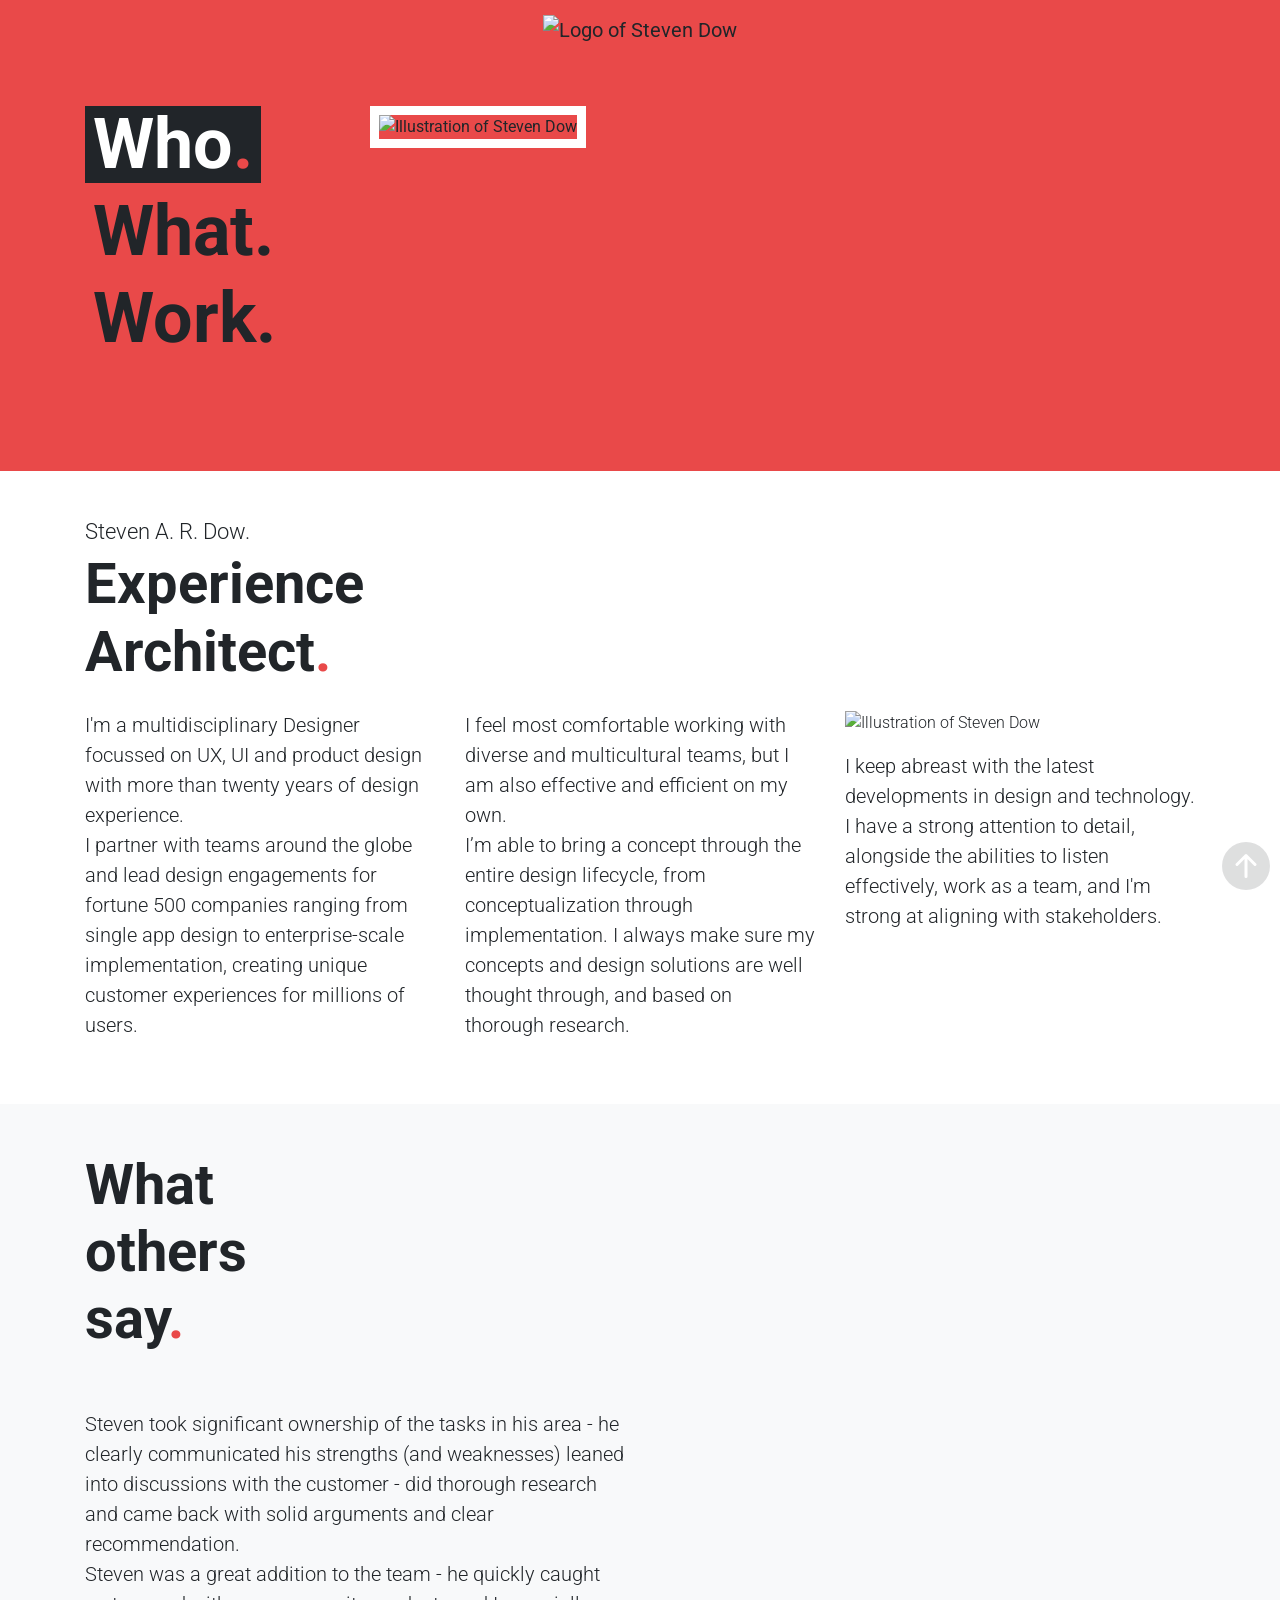
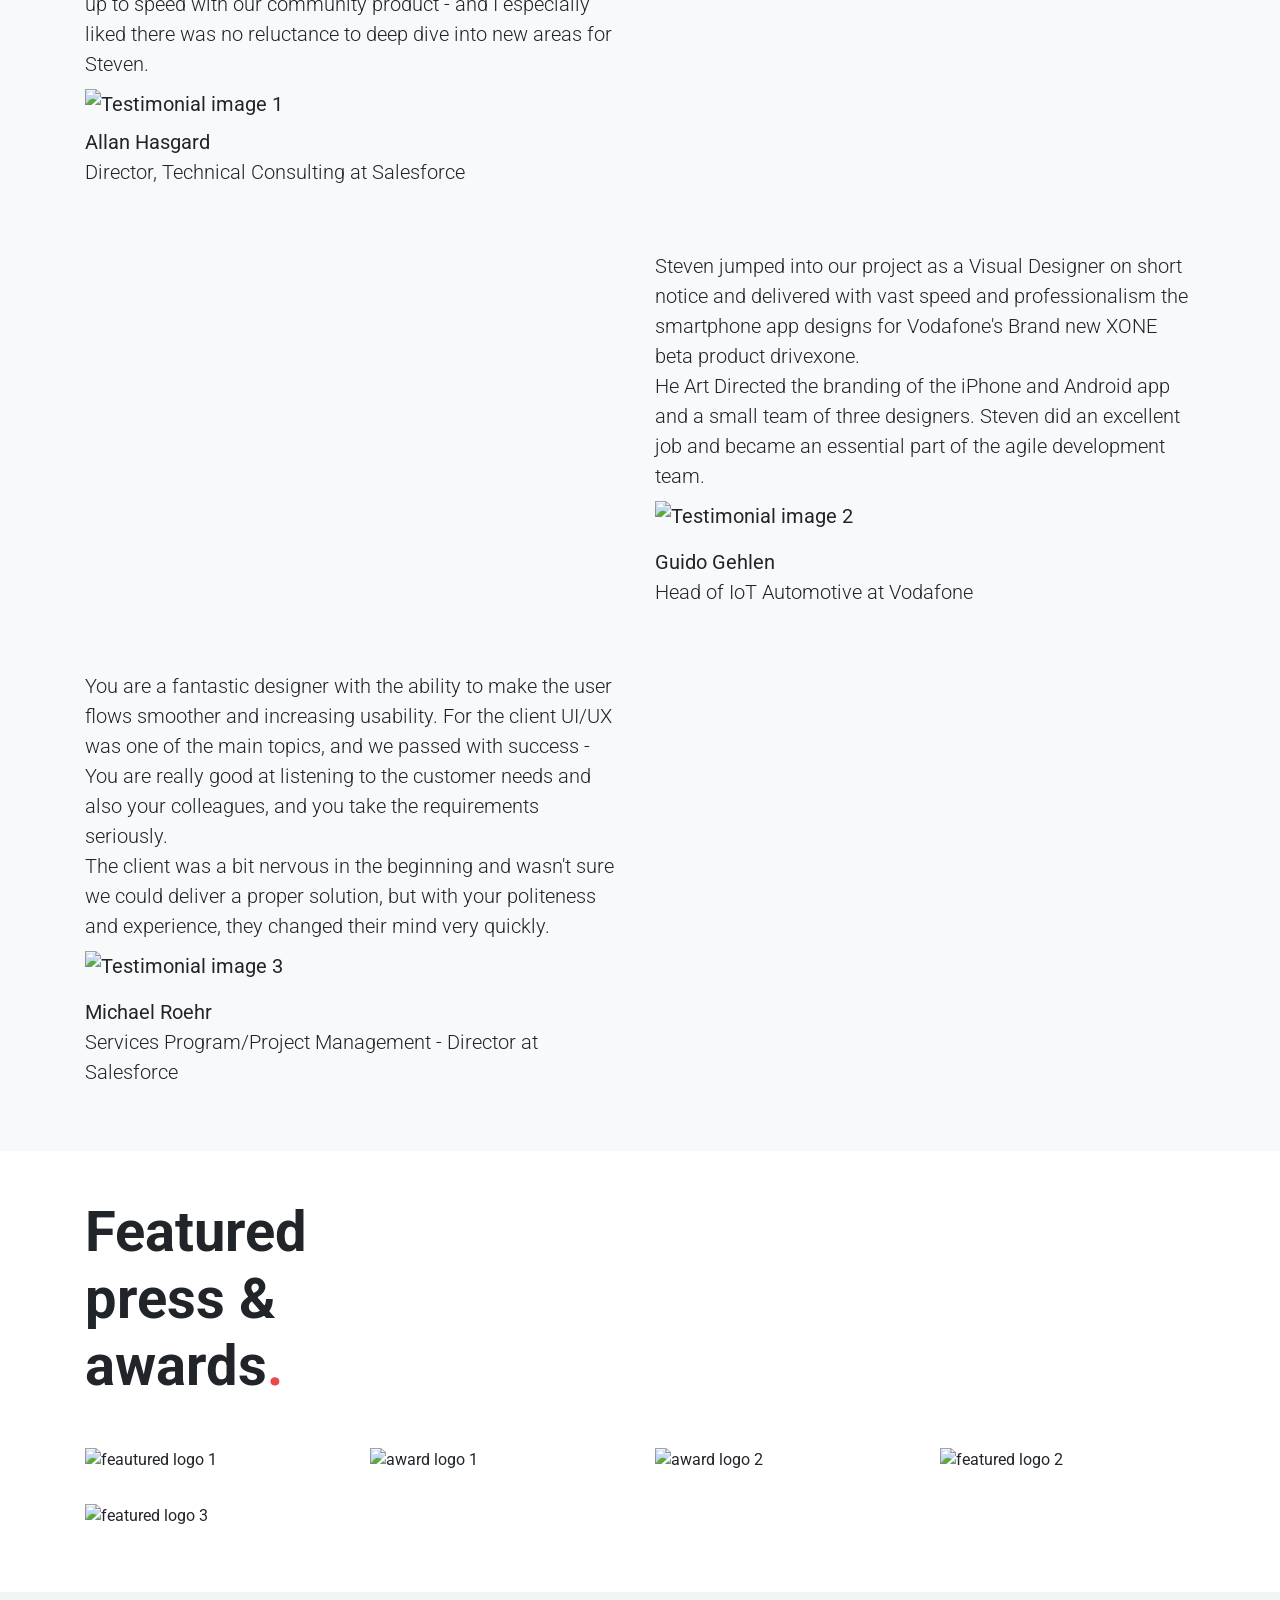
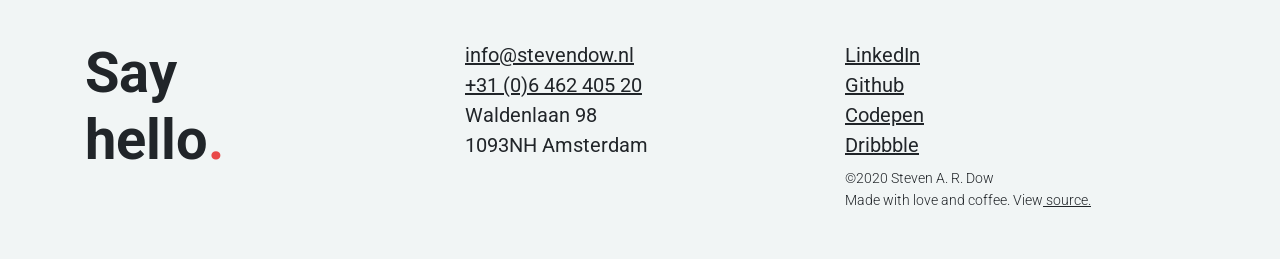
==== index.html @ 2023b506 "Add files via upload" ====
<!DOCTYPE html>
<html lang="en">
  <head>
    <!-- Global site tag (gtag.js) - Google Analytics -->
    <script async src="https://www.googletagmanager.com/gtag/js?id=UA-178334981-1"></script>
    <script> window.dataLayer = window.dataLayer || []; function gtag() {
      dataLayer.push(arguments);}
      gtag("js", new Date());
      gtag("config", "UA-178334981-1");
    </script>
    <!-- Required meta tags -->
    <meta charset="utf-8" />
    <meta name="viewport" content="width=device-width, initial-scale=1, shrink-to-fit=no"/>
    <meta name="keywords" content="Product design, User experience, UI design">
    <meta name="description" content="Steven Dow multidisciplinary Designer focussed on UX, UI and product design">
    <meta name="author" content="Steven A. R. Dow">
    <link href="https://fonts.googleapis.com/css2?family=Roboto:wght@400;700&display=swap" rel="stylesheet"/>
    <!-- Bootstrap CSS -->
    <link rel="stylesheet" href="https://maxcdn.bootstrapcdn.com/bootstrap/4.5.2/css/bootstrap.min.css"/>
    <script src="https://ajax.googleapis.com/ajax/libs/jquery/3.5.1/jquery.min.js"></script>
    <script src="https://cdnjs.cloudflare.com/ajax/libs/popper.js/1.16.0/umd/popper.min.js"></script>
    <script src="https://maxcdn.bootstrapcdn.com/bootstrap/4.5.2/js/bootstrap.min.js"></script>
    <script src="script.js"></script>
    <!-- stylesheet -->
    <link rel="stylesheet" href="styles.css"/>
    <title>Steven A. R. Dow, multidisciplinary Designer</title>
  </head>
  <body>
    <!-- header -->
    <header class="background-red hero hero-bg-img-who">
      <nav class="navbar">
        <a class="navbar-brand mx-auto" href="#"><img src="img/logo.svg" alt="Logo of Steven Dow"
        /></a>
      </nav>
      <!-- header end -->

      <!-- hero section -->
      <section class="py-5">
        <div class="container">
          <div class="row pb-5">
            <ul class="nav flex-column col-sm-5 col-md-4 col-lg-3 col-xl-3 pb-2">
              <li class="nav-item">
                <a class="nav-link active" href="#">Who<span class="text-red">.</span></a>
              </li>
              <li class="nav-item">
                <a class="nav-link" href="what.html">What.</a>
              </li>
              <li class="nav-item">
                <a class="nav-link" href="work.html">Work.</a>
              </li>
            </ul>
            <div class="col-sm-7 col-md-5 col-lg-4 col-xl-4">
              <picture>
                <source srcset="./img/hero/hero-img-1.webp" type="image/webp">
                <source srcset="./img/hero/hero-img-1.jpg" type="image/jpeg"> 
                <img src="./img/hero/hero-img-1.jpg" alt="Illustration of Steven Dow" class="img-fluid img-border">
              </picture>
            </div>
          </div>
        </div>
      </section>
    </header>
    <!-- Hero section end -->

    <!-- Main  -->
    <main>
    <!-- intro section -->
    <section class="py-5">
        <div class="container">
          <div class="row">
            <div class="col">
              <h3 class="lead">Steven A. R. Dow.</h3>
              <h1 class="pb-3">Experience<br />Architect<span class="text-red">.</span></h1>
            </div>
          </div>
          <div class="row font-weight-light">
            <div class="col-md-12 col-lg-4 col-xl-4 pb-3">
              <p>
                I'm a multidisciplinary Designer focussed on UX, UI and product design with more than twenty years of design experience.
              </p>
              <p>
                I partner with teams around the globe and lead design engagements for fortune 500 companies ranging from single app design to enterprise-scale implementation, creating unique customer experiences for millions of users.
              </p>
            </div>
              <div class="col-md-12 col-lg-4 col-xl-4 pb-3">
                <p>
                  I feel most comfortable working with diverse and multicultural teams, but I am also effective and efficient on my own.
                </p>
                <p>
                  I’m able to bring a concept through the entire design lifecycle, from conceptualization through implementation. I always make sure my concepts and design solutions are well thought through, and based on thorough research.
                </p>
              </div>
              <div class="col-md-6 col-lg-4 col-xl-4">
              <div class="pb-3">
              <picture>
                <source srcset="./img/hero/hero-img-3.webp" type="image/webp">
                <source srcset="./img/hero/hero-img-3-md.jpg" type="image/jpeg"> 
                <img src="./img/hero/hero-img-3-md.jpg" alt="Illustration of Steven Dow" class="img-fluid">
              </picture>
              </div>
              <p>
                I keep abreast with the latest developments in design and technology. I have a strong attention to detail, alongside the abilities to listen effectively, work as a team, and I'm strong at aligning with stakeholders.
              </p>
            </div>
          </div>
        </div>
    </section>
    <!-- intro end  -->

    <!-- Testimonials -->
    <section class="py-5 bg-light">
      <div class="container">
        <h1 class="font-weight-bold">What<br>others<br>say<span class="text-red">.</span></h1>
        <div class="row justify-content-start">
          <div class="col col-lg-6">
            <blockquote class="blockquote py-5">
              <img src="img/testimonial/quote.svg" alt="" class="position-absolute quote-image"/>
              <div class="font-weight-light pb-2">
                <p class="intro position-relative">
                  Steven took significant ownership of the tasks in his area - he clearly communicated his strengths (and weaknesses) leaned into discussions with the customer - did thorough research and came back with solid arguments and clear recommendation.
                </p>
                <p>
                  Steven was a great addition to the team - he quickly caught up to speed with our community product - and I especially
                  liked there was no reluctance to deep dive into new areas for Steven.
                </p>
                </div>
                <div class="pb-2">
                  <img src="img/testimonial/testimonial-1.webp" alt="Testimonial image 1" class="testimonial-image"/>
                </div>
                <div class="blockquote-footer">
                  <p>
                    Allan Hasgard
                    <br><span class="font-weight-light">
                    Director, Technical Consulting at Salesforce
                  </span></p>
                </div>
            </blockquote>
          </div>
        </div>
        <div class="row justify-content-end">
          <div class="col col-lg-6">
            <blockquote class="blockquote py5">
              <img src="img/testimonial/quote.svg" alt="" class="position-absolute quote-image"/>
              <div class="font-weight-light pb-2">
                <p class="intro position-relative">
                  Steven jumped into our project as a Visual Designer on short notice and delivered with vast speed and professionalism the smartphone app designs for Vodafone's Brand new XONE beta product drivexone.
                </p>
                <p>
                  He Art Directed the branding of the iPhone and Android app and a small team of three designers. Steven did an excellent job and became an essential part of the agile development team.
                </p>
              </div>
              <div class="pb-3">
                <img src="img/testimonial/testimonial-2.webp" alt="Testimonial image 2" class="testimonial-image"/>
              </div>
              <div class="blockquote-footer">
                <p>
                  Guido Gehlen
                  <br /><span class="font-weight-light">
                    Head of IoT Automotive at Vodafone
                  </span></p>
              </div>
            </blockquote>
          </div>
        </div>
        <div class="row justify-content-start">
          <div class="col col-lg-6">
            <blockquote class="blockquote pt-5">
              <img src="img/testimonial/quote.svg" alt="" class="position-absolute quote-image"/>
              <div class="font-weight-light pb-2">
                <p class="intro position-relative">
                  You are a fantastic designer with the ability to make the user flows smoother and increasing usability. For the client UI/UX was one of the main topics, and we passed with success - You are really good at listening to the customer needs and also your colleagues, and you take the requirements seriously.
                </p>
                <p>
                  The client was a bit nervous in the beginning and wasn't sure we could deliver a proper solution, but with your politeness and experience, they changed their mind very quickly.
                </p>
              </div>
              <div class="pb-3">
                <img src="img/testimonial/testimonial-3.webp" alt="Testimonial image 3" class="testimonial-image"/>
              </div>
              <div class="blockquote-footer">
                <p>
                  Michael Roehr
                  <br><span class="font-weight-light">
                  Services Program/Project Management - Director at Salesforce
                </span></p>
              </div>
            </blockquote>
          </div>
        </div>
      </div>
    </section>

      <!-- Featured -->
      <section class="py-5">
        <div class="container">
          <h1 class="pb-4 font-weight-bold">Featured<br />press &amp;<br />awards<span class="text-red">.</span></h1>
          <div class="row">
            <div class="col-6 col-md-4 col-lg-3">
              <img src="img/featured-awards/featured-awards-1.jpg" alt="feautured logo 1" class="img-fluid py-3"/>
            </div>
            <div class="col-6 col-md-4 col-lg-3">
              <img src="img/featured-awards/featured-awards-2.jpg" alt="award logo 1" class="img-fluid py-3"/>
            </div>
            <div class="col-6 col-md-4 col-lg-3">
              <img src="img/featured-awards/featured-awards-3.webp" alt="award logo 2" class="img-fluid py-3"/>
            </div>
            <div class="col-6 col-md-4 col-lg-3">
              <img src="img/featured-awards/featured-awards-4.jpg" alt="featured logo 2" class="img-fluid py-3"/>
            </div>
            <div class="col-6 col-md-4 col-lg-3">
              <img src="img/featured-awards/featured-awards-5.webp" alt="featured logo 3" class="img-fluid py-3"/>
            </div>
          </div>
        </div>
      </section>
      <main>      

      <!-- Back to top -->
      <button id="back-to-top" href="#" class="back-to-top" type="button">
        <span class="back-to-top__content" tabindex="-1">
          <svg width="3em" height="3em" viewBox="0 0 16 16" class="bi bi-arrow-up-circle-fill" fill="currentColor" xmlns="http://www.w3.org/2000/svg">
            <path fill-rule="evenodd" d="M16 8A8 8 0 1 1 0 8a8 8 0 0 1 16 0zm-7.5 3.5a.5.5 0 0 1-1 0V5.707L5.354 7.854a.5.5 0 1 1-.708-.708l3-3a.5.5 0 0 1 .708 0l3 3a.5.5 0 0 1-.708.708L8.5 5.707V11.5z"/>
          </svg>
        </span>
      </button>

      <!-- Footer -->
      <footer class="py-5">
        <div class="container">
          <div class="row">
            <h1 class="pb-3 font-weight-bold col-md-4">Say<br />hello<span class="text-red">.</span></h1>
            <ul class="col-md-4">
              <li>
                <a href="mailto:thefamousunknown@gmail.com?subject=Nice%20website&body=Hi%20Steven,%20Let's%20grab%20a%20coffee.">info@stevendow.nl</a><span class="sr-only">Opens mail application</span>
              </li>
              <li>
                <a href="#">+31 (0)6 462 405 20</a>
              </li>
              <li>
                <p>Waldenlaan 98<br />1093NH Amsterdam</p>
              </li>
            </ul>
            <ul class="col-md-4">
              <li>
                <a href="https://www.linkedin.com/in/stevendow/" target="_blank">LinkedIn</a>
                <span class="sr-only">Opens in new window</span>
              </li>
              <li>
                <a href="https://github.com/wodnevets/" target="_blank">Github</a><span class="sr-only">Opens in new window</span>
              </li>
              <li>
                <a href="https://codepen.io/wodnevets" target="_blank">Codepen</a><span class="sr-only">Opens in new window</span>
              </li>
              <li>
                <a href="https://dribbble.com/WodNevets" target="_blank">Dribbble</a><span class="sr-only">Opens in new window</span>
              </li>
              <li>
                <div class="font-weight-light">
                  <p class="footer-text">&copy;2020 Steven A. R. Dow <br />Made with love and coffee. View<a href="https://github.com/stevendow-new-portfolio" target="_blank" class="footer-text"> source.</a><span class="sr-only">Opens in new window</span>
                  </p>
                </div>
              </li>
            </ul>
          </div>
        </div>
      </footer>
    </main>
  <script src="./index.js"></script>
  </body>
</html>
---- styles.css ----
@import url('https://fonts.googleapis.com/css2?family=Roboto:wght@300;400;700&display=swap'); 

* {
	margin: 0;
	padding: 0;
	box-sizing: 0;
}

html, body {
	font-family: 'Roboto', sans-serif;
	color: #212529;
	transition: .3s ease-in-out;
}

.text-underline {
	text-decoration: underline;
}

a {
	color: #212529;
}

a:hover {
	color: #E94949;
	text-decoration: none;
	transition: .2s ease-in-out;
}

p, a, ul{
	font-size: 1.25rem;
	margin: 0;
}

::-moz-selection { /* Code for Firefox */
	color: #ffffff;
	background: #E94949;
}

ul {
	padding-left: 1rem;
}

::selection {
	color: #ffffff;
	background: #E94949;
}

h1, h2, h3, h4 {
	font-weight: 700;
}

h1 {
	font-size: 2.7rem;
	line-height: 1.2;
}
h2 {
	font-size: 2rem;
	line-height: 1.2;
}

h3 {
	font-size: 1.5rem;
	line-height: 1.1;
}

.medium {
	font-size: .8rem;
}
/* Intro  */
.intro {
	z-index: 2;
}

.portrait {
	padding: .5rem;
}

/* nav */

.nav {
	padding-left: 15px;
}

.nav a {
	font-weight: 700;
	font-size: 4.4rem;
	line-height: 1.1;

}

.nav-link {
	color: #212529;
	display: inline-block;
	padding: 0 .5rem;
	margin-bottom: .6rem;
}

.nav-link:hover {
	color: #ffffff;
	background-color: #212529;
	transition: .3s ease-in-out;
}

.active {
	color: #ffffff;
	background-color: #212529;
}

/* Scroll to top button  */
.back-to-top {
	display: none;
	position: fixed;
	bottom: 10px;
	right: 10px;
	z-index: 99;
	border: none;
	outline: none;
	background-color: transparent;
	color: #21252980;
	cursor: pointer; 
	padding: 0;
	border-radius: 0;
}

.back-to-top:hover {
	color: #212529;
	transition: .2s ease-in-out;
}

.back-to-top:focus, .back-to-top__content:focus {
	outline: none;
}

.back-to-top:focus > .back-to-top__content {
	color: #499CE9;
}

/* Hero */
.view-height {
	height: 100vh;
}

.hero-bg-img-who, .hero-bg-img-what, .hero-bg-img-work {
	background-size: 23rem;
	background-position: right -20px bottom -10px;
	background-repeat: no-repeat;
}

.hero-bg-img-who {
	background-image: url(img/hero/hero-bg-img-who.svg);
}

.hero-bg-img-what {
	background-image: url(img/hero/hero-bg-img-what.svg);
}

.hero-bg-img-work {
	background-image: url(img/hero/hero-bg-img-work.svg);
}

.hero-bg-img-case-study-1 {
	background-image: url(img/case-study/case-study-1-hero-bg-img.jpg);
	-webkit-background-size: cover;
	-moz-background-size: cover;
	-o-background-size: cover;
	background-size: cover;
	background-repeat: no-repeat;
}

.background-red {
	background-color: #E94949;
}

.background-green {
	background-color: #18CB68;
}

.background-blue {
	background-color: #499CE9;
}

.img-border {
	border: 9px solid #ffffff; 
}

/* blockquote */
.blockquote-footer {
	color: #212529;
	font-size: 1rem;
	line-height: 1.5;
}

.blockquote-footer::before {
	display: none;
}

.quote-image {
	z-index: 1;
	margin-top: -50px;
	margin-left: -10px;
}

/* headings */
.text-red {
	color: #E94949;
}

.text-green {
	color: #18CB68;
}

.text-blue {
	color: #499CE9;
}

.lead {
	font-size: 1.4rem;
}

/* images */
.testimonial-image {
	width: 6rem;
    height: 6rem;
}

.client-logo {
    width: 250px;
}

footer {
	background-color: #F1F5F5;
}

footer p {
	margin-bottom: 0;
}

footer li {
	list-style: none;
}

footer a {
	text-decoration: underline;
}

footer ul {
	margin: 0;
}

.footer-text {
	font-size: .9rem;
	padding-top: .5rem;
}

/* // Extra small devices (portrait phones, less than 576px) */
/* // No media query for `xs` since this is the default in Bootstrap */

/* // Small devices (landscape phones, 576px and up) */
@media (min-width: 375px) {	
	.view-height {
		height: auto;
	}

	.hero-bg-img-case-study-1 {
		background-position: center center;
	}
}

@media (min-width: 414px) {
	.hero-bg-img-case-study-1 {
		background-image: url(./img/case-study/case-study-1-hero-bg-img-568.jpg);
		background-position: center bottom;	
	}
	.view-height {
		height: auto;
	}
	.medium {
		font-size: .8rem;
	}
}

/* // Medium devices (tablets, 768px and up) */
@media (min-width: 768px) {
	.view-height {
		height: auto;
	}
	.hero-bg-img-work, .hero-bg-img-what, .hero-bg-img-who {
		background-size: 30rem;
		background-position: right -20px bottom -10px;
	}
	.hero-bg-img-case-study-1 {
		background-image: url(./img/case-study/case-study-1-hero-bg-img-md.jpg);
		background-position: center bottom;
	}
	.hero-header {
		font-size: 4.5rem;
	}
	.medium {
		font-size: .8rem;
	}
}

/* // Large devices (desktops, 992px and up) */
@media (min-width: 992px) { 
	.hero-bg-img-case-study-1 {
		background-image: url(./img/case-study/case-study-1-hero-bg-img-lg.jpg);
	}
	.medium {
		font-size: .9rem;
	}
}

/* // Extra large devices (large desktops, 1200px and up) */
@media (min-width: 1200px) { 
	.view-height {
		height: 100vh;
	}
	.hero-bg-img-work {
		background-size: 55rem;
		background-position: right -44px bottom -18px;
	}
	.hero-bg-img-what {
		background-size: 55rem;
		background-position: right -48px bottom -18px;
	}
	.hero-bg-img-who {
		background-size: 50rem;
		background-position: right -50px bottom -20px;
	}
	.hero-bg-img-case-study-1 {
		background-image: url(./img/case-study/case-study-1-hero-bg-img-xl.jpg);
	}
	h1 {
		font-size: 3.5rem;
	}
	.hero-header {
		font-size: 5.5rem;
	}
	.medium {
		font-size: 1rem;
	}
}
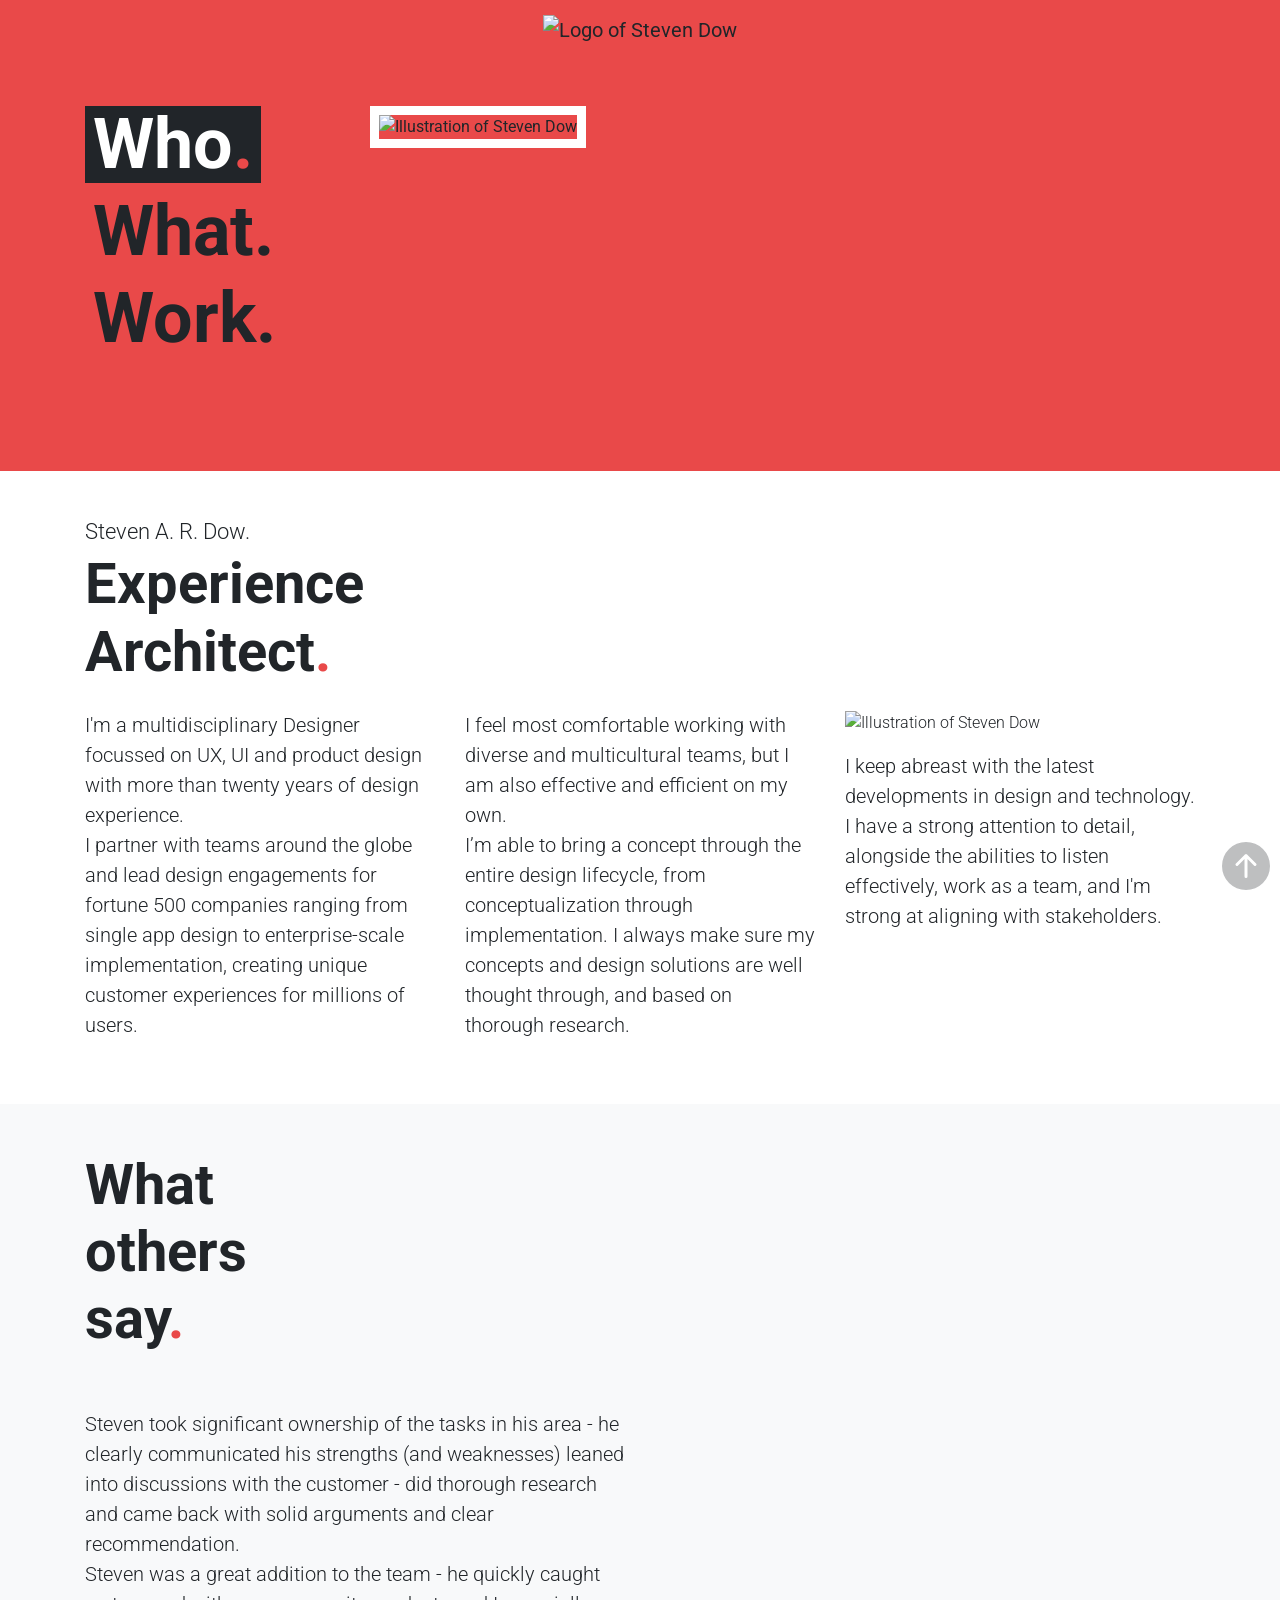
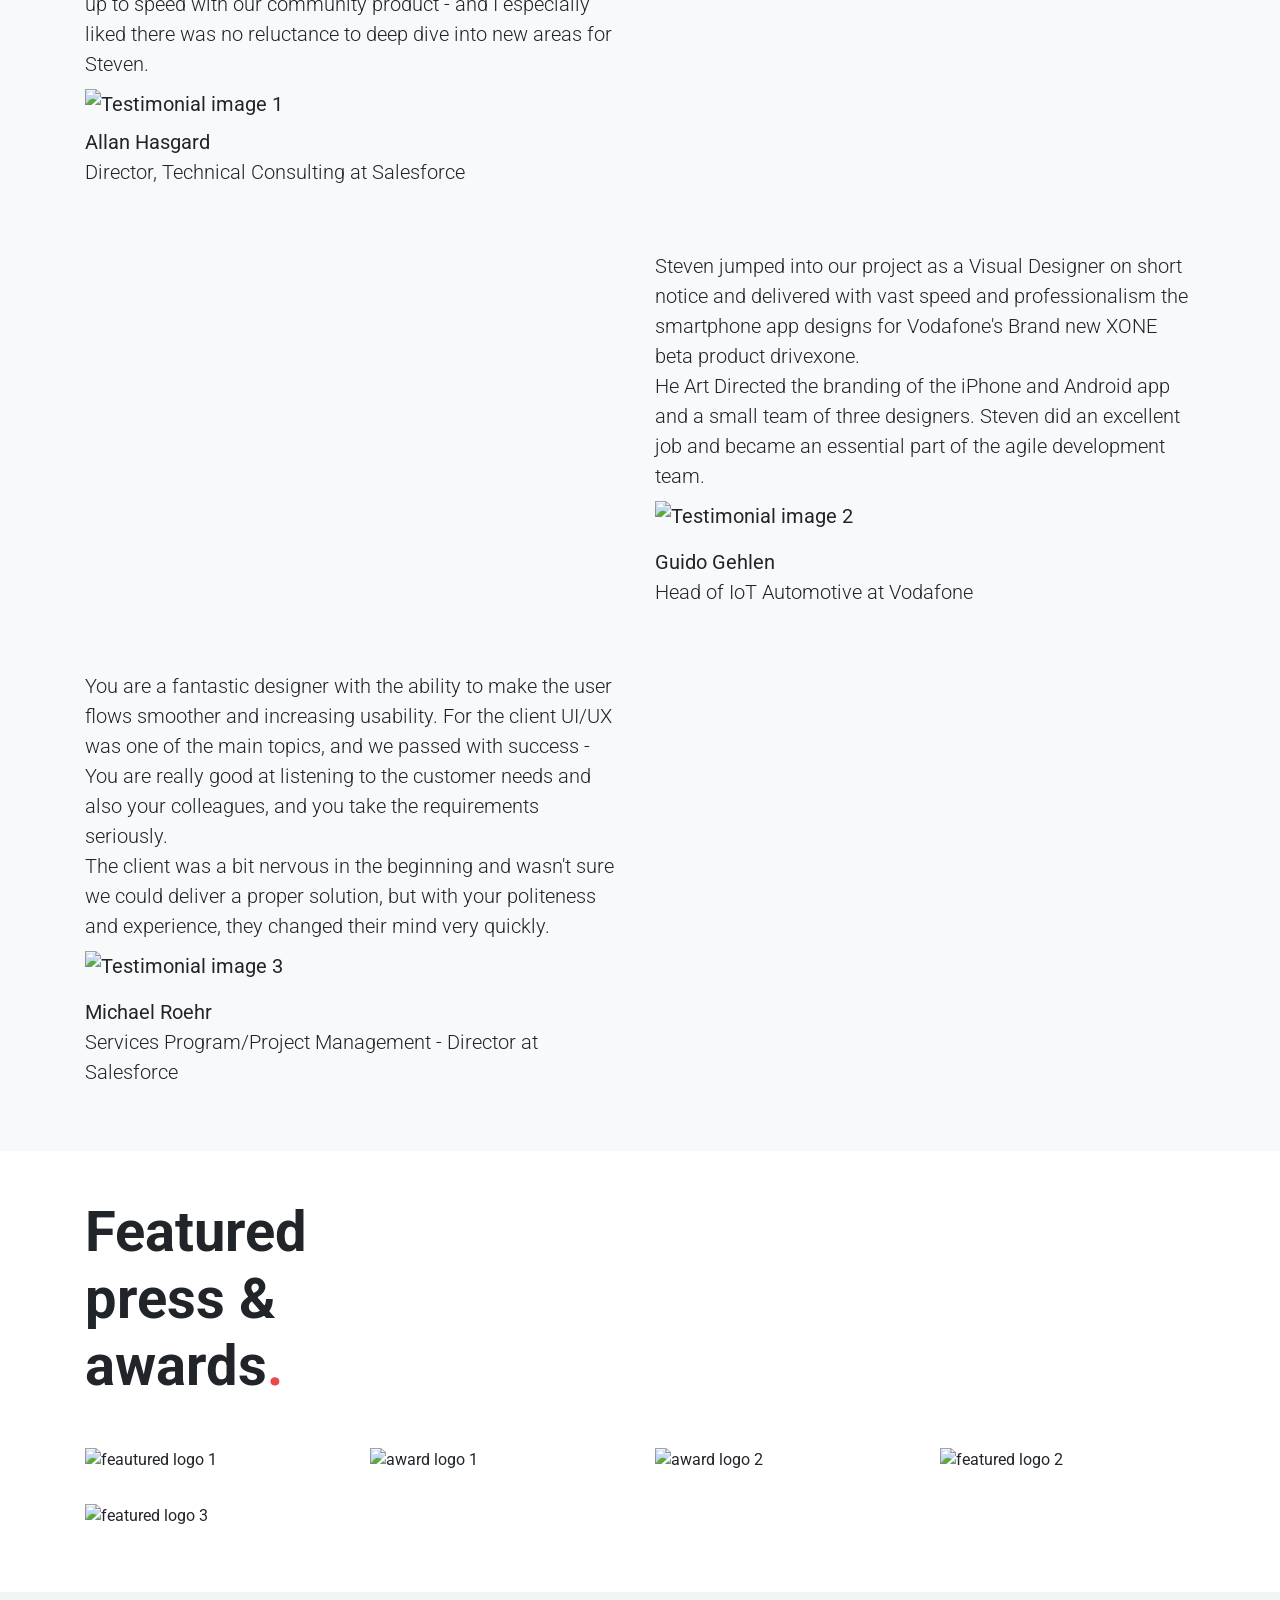
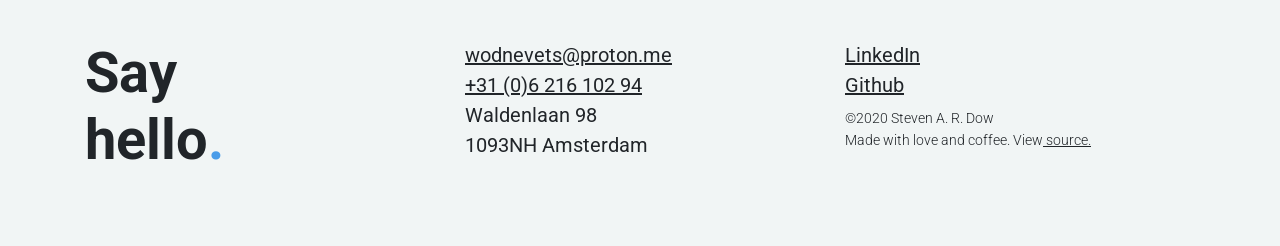
==== commit 7cbec326: "Add files via upload" ====
--- a/index.html
+++ b/index.html
@@ -224,17 +224,17 @@
         </span>
       </button>
 
-      <!-- Footer -->
-      <footer class="py-5">
+       <!-- Footer -->
+       <footer class="py-5">
         <div class="container">
           <div class="row">
-            <h1 class="pb-3 font-weight-bold col-md-4">Say<br />hello<span class="text-red">.</span></h1>
+            <h1 class="pb-3 font-weight-bold col-md-4">Say<br />hello<span class="text-blue">.</span></h1>
             <ul class="col-md-4">
               <li>
-                <a href="mailto:thefamousunknown@gmail.com?subject=Nice%20website&body=Hi%20Steven,%20Let's%20grab%20a%20coffee.">info@stevendow.nl</a><span class="sr-only">Opens mail application</span>
-              </li>
-              <li>
-                <a href="#">+31 (0)6 462 405 20</a>
+                <a href="mailto:wodnevets@proton.me?subject=Nice%20website&body=Hi%20Steven,%20Let's%20grab%20a%20coffee.">wodnevets@proton.me</a><span class="sr-only">Opens mail application</span>
+              </li>
+              <li>
+                <a href="#">+31 (0)6 216 102 94</a>
               </li>
               <li>
                 <p>Waldenlaan 98<br />1093NH Amsterdam</p>
@@ -242,18 +242,15 @@
             </ul>
             <ul class="col-md-4">
               <li>
-                <a href="https://www.linkedin.com/in/stevendow/" target="_blank">LinkedIn</a>
+                <a href="https://www.linkedin.com/in/steven-a-r-dow/" target="_blank">LinkedIn</a>
                 <span class="sr-only">Opens in new window</span>
               </li>
               <li>
                 <a href="https://github.com/wodnevets/" target="_blank">Github</a><span class="sr-only">Opens in new window</span>
               </li>
-              <li>
+              <!-- <li>
                 <a href="https://codepen.io/wodnevets" target="_blank">Codepen</a><span class="sr-only">Opens in new window</span>
-              </li>
-              <li>
-                <a href="https://dribbble.com/WodNevets" target="_blank">Dribbble</a><span class="sr-only">Opens in new window</span>
-              </li>
+              </li> -->
               <li>
                 <div class="font-weight-light">
                   <p class="footer-text">&copy;2020 Steven A. R. Dow <br />Made with love and coffee. View<a href="https://github.com/stevendow-new-portfolio" target="_blank" class="footer-text"> source.</a><span class="sr-only">Opens in new window</span>
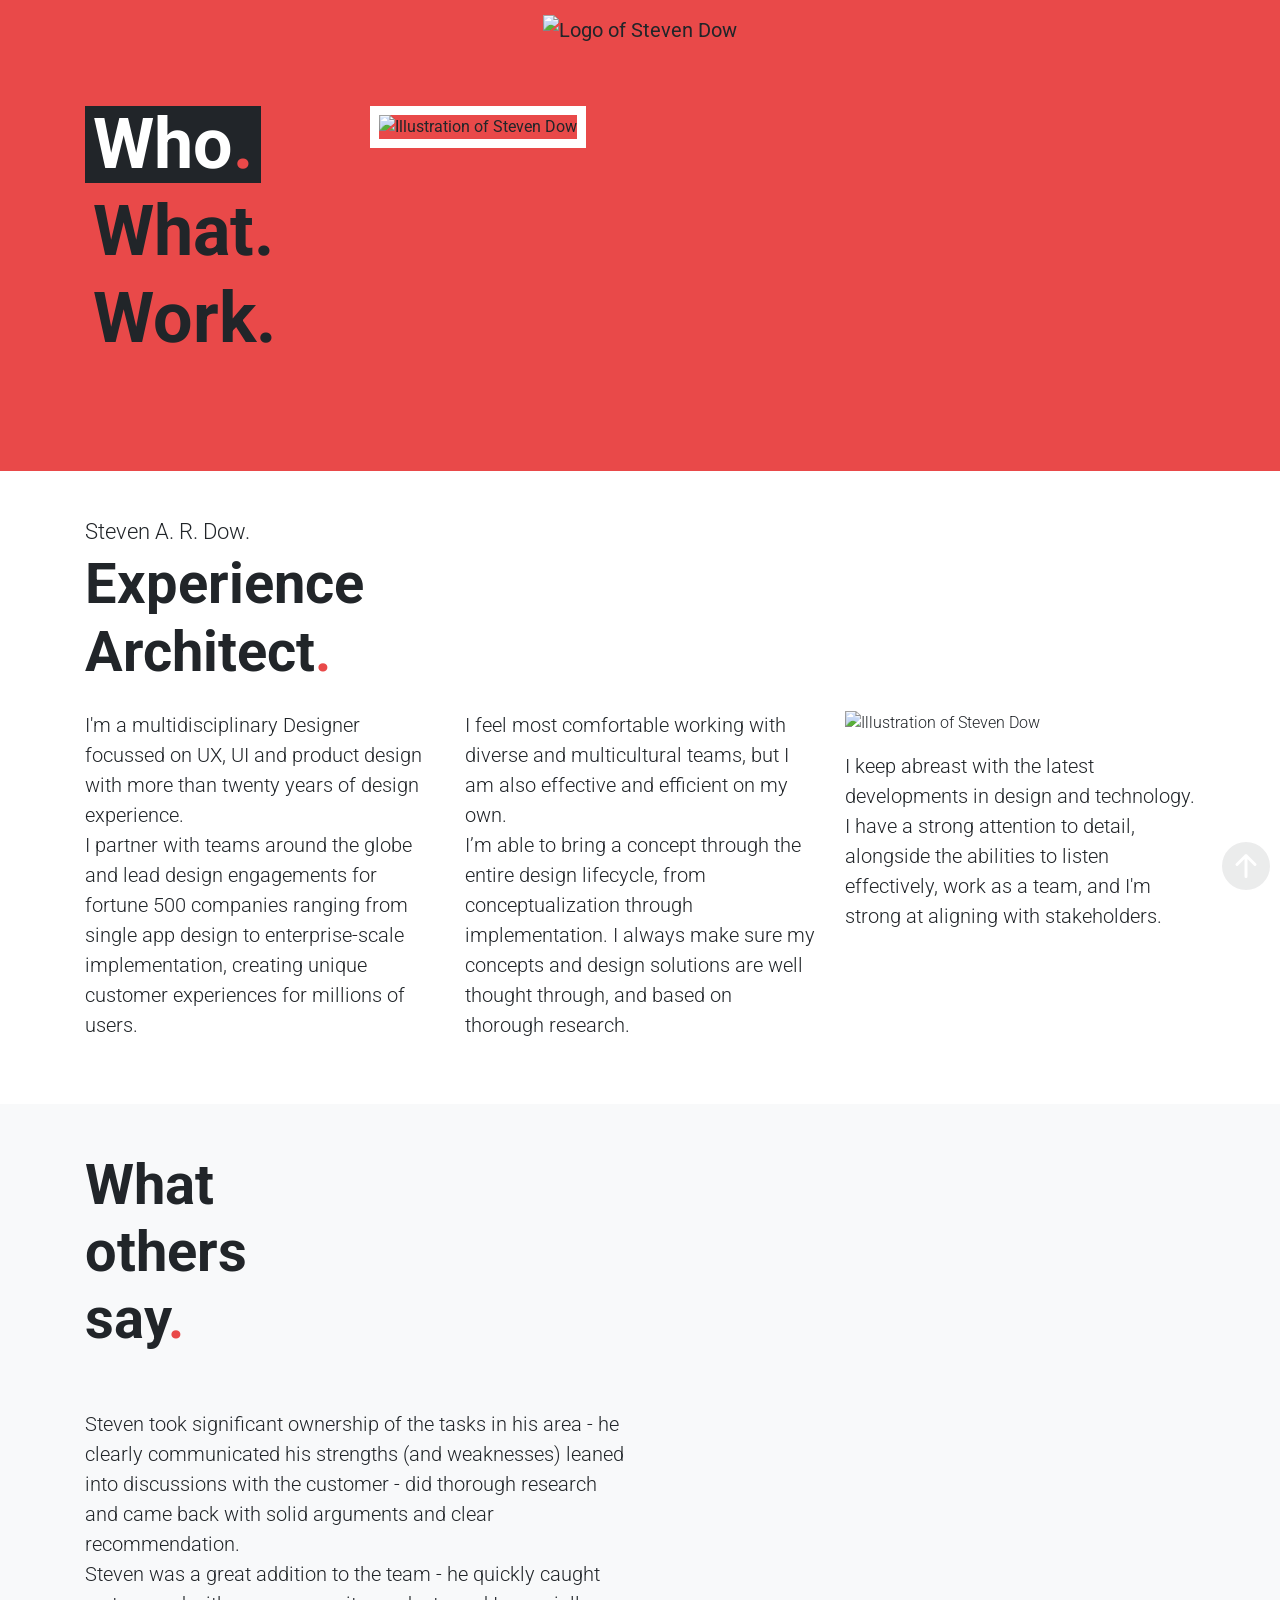
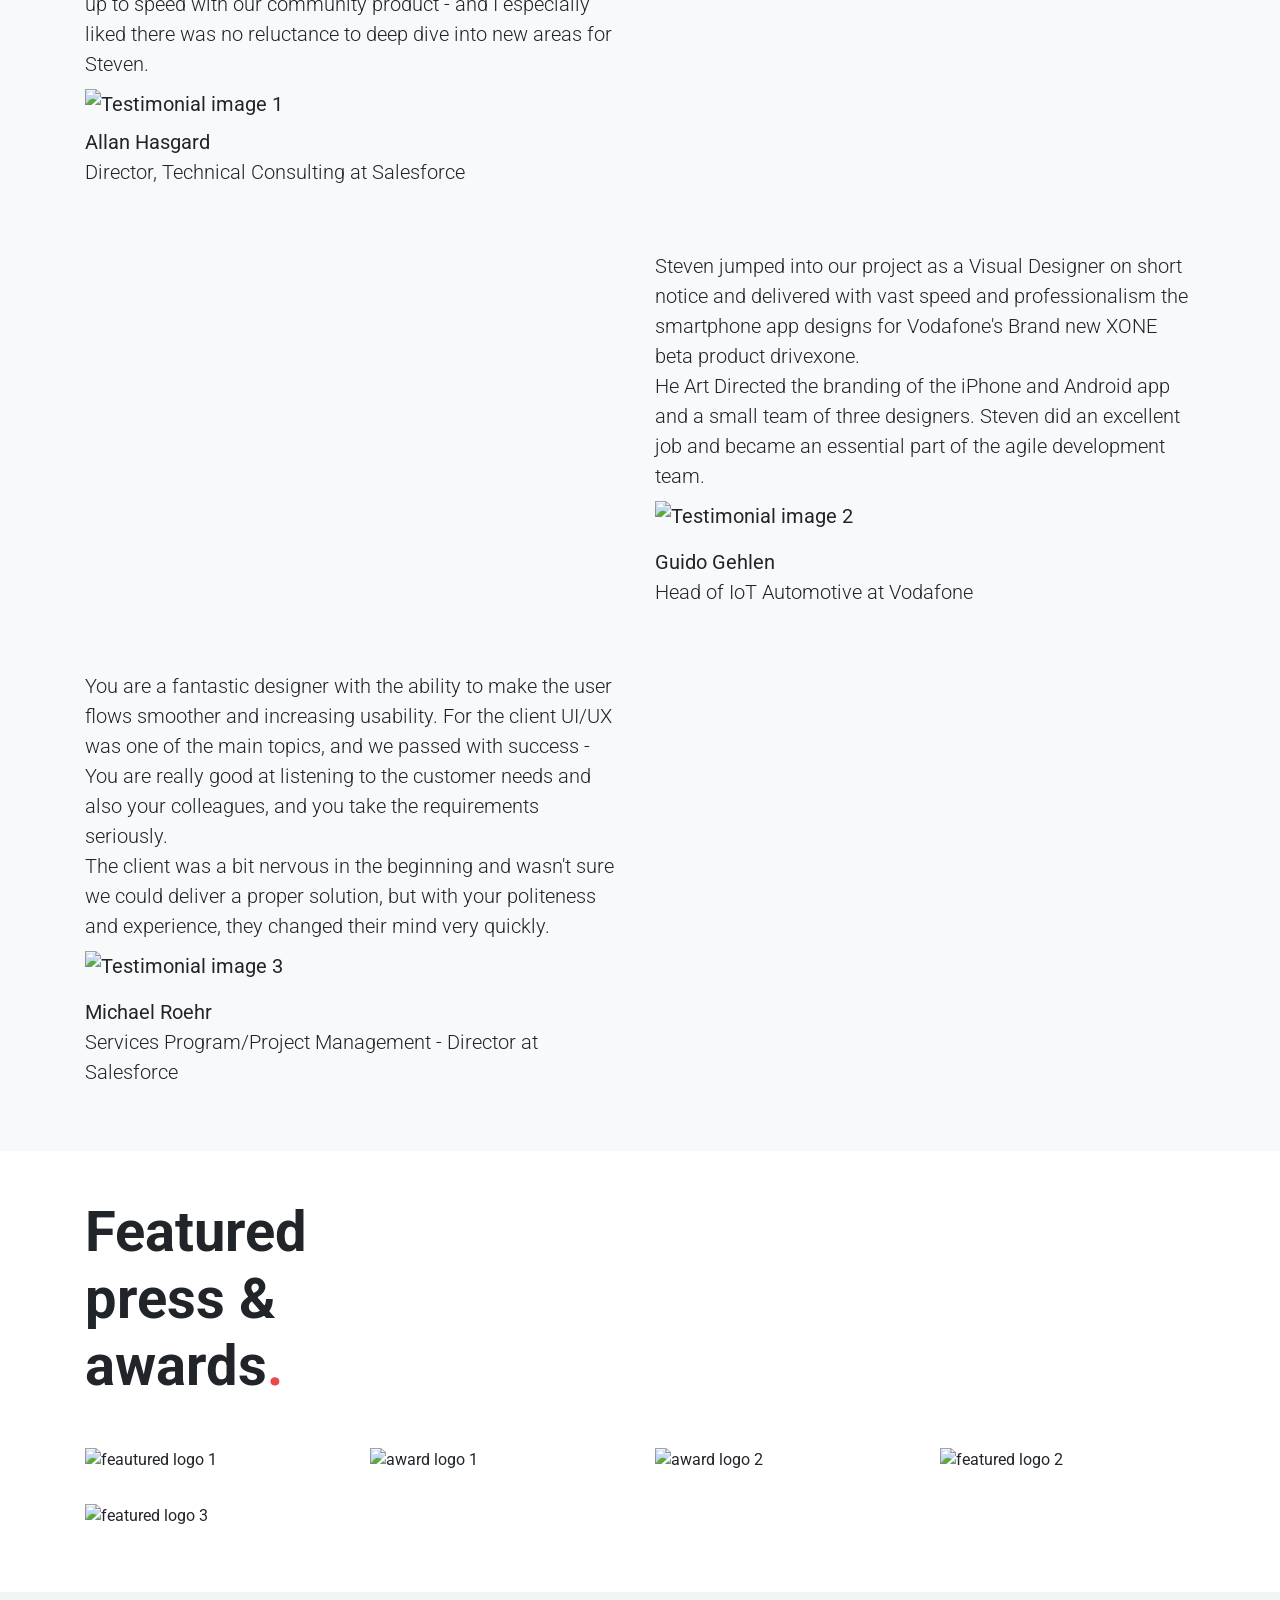
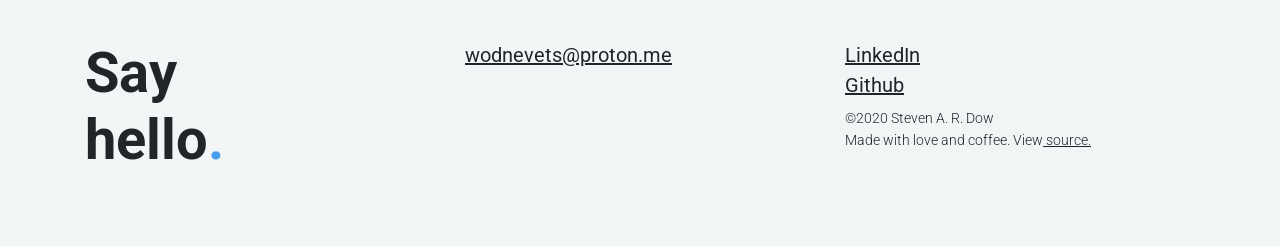
==== commit d3f48aad: "Add files via upload" ====
--- a/index.html
+++ b/index.html
@@ -233,12 +233,6 @@
               <li>
                 <a href="mailto:wodnevets@proton.me?subject=Nice%20website&body=Hi%20Steven,%20Let's%20grab%20a%20coffee.">wodnevets@proton.me</a><span class="sr-only">Opens mail application</span>
               </li>
-              <li>
-                <a href="#">+31 (0)6 216 102 94</a>
-              </li>
-              <li>
-                <p>Waldenlaan 98<br />1093NH Amsterdam</p>
-              </li>
             </ul>
             <ul class="col-md-4">
               <li>
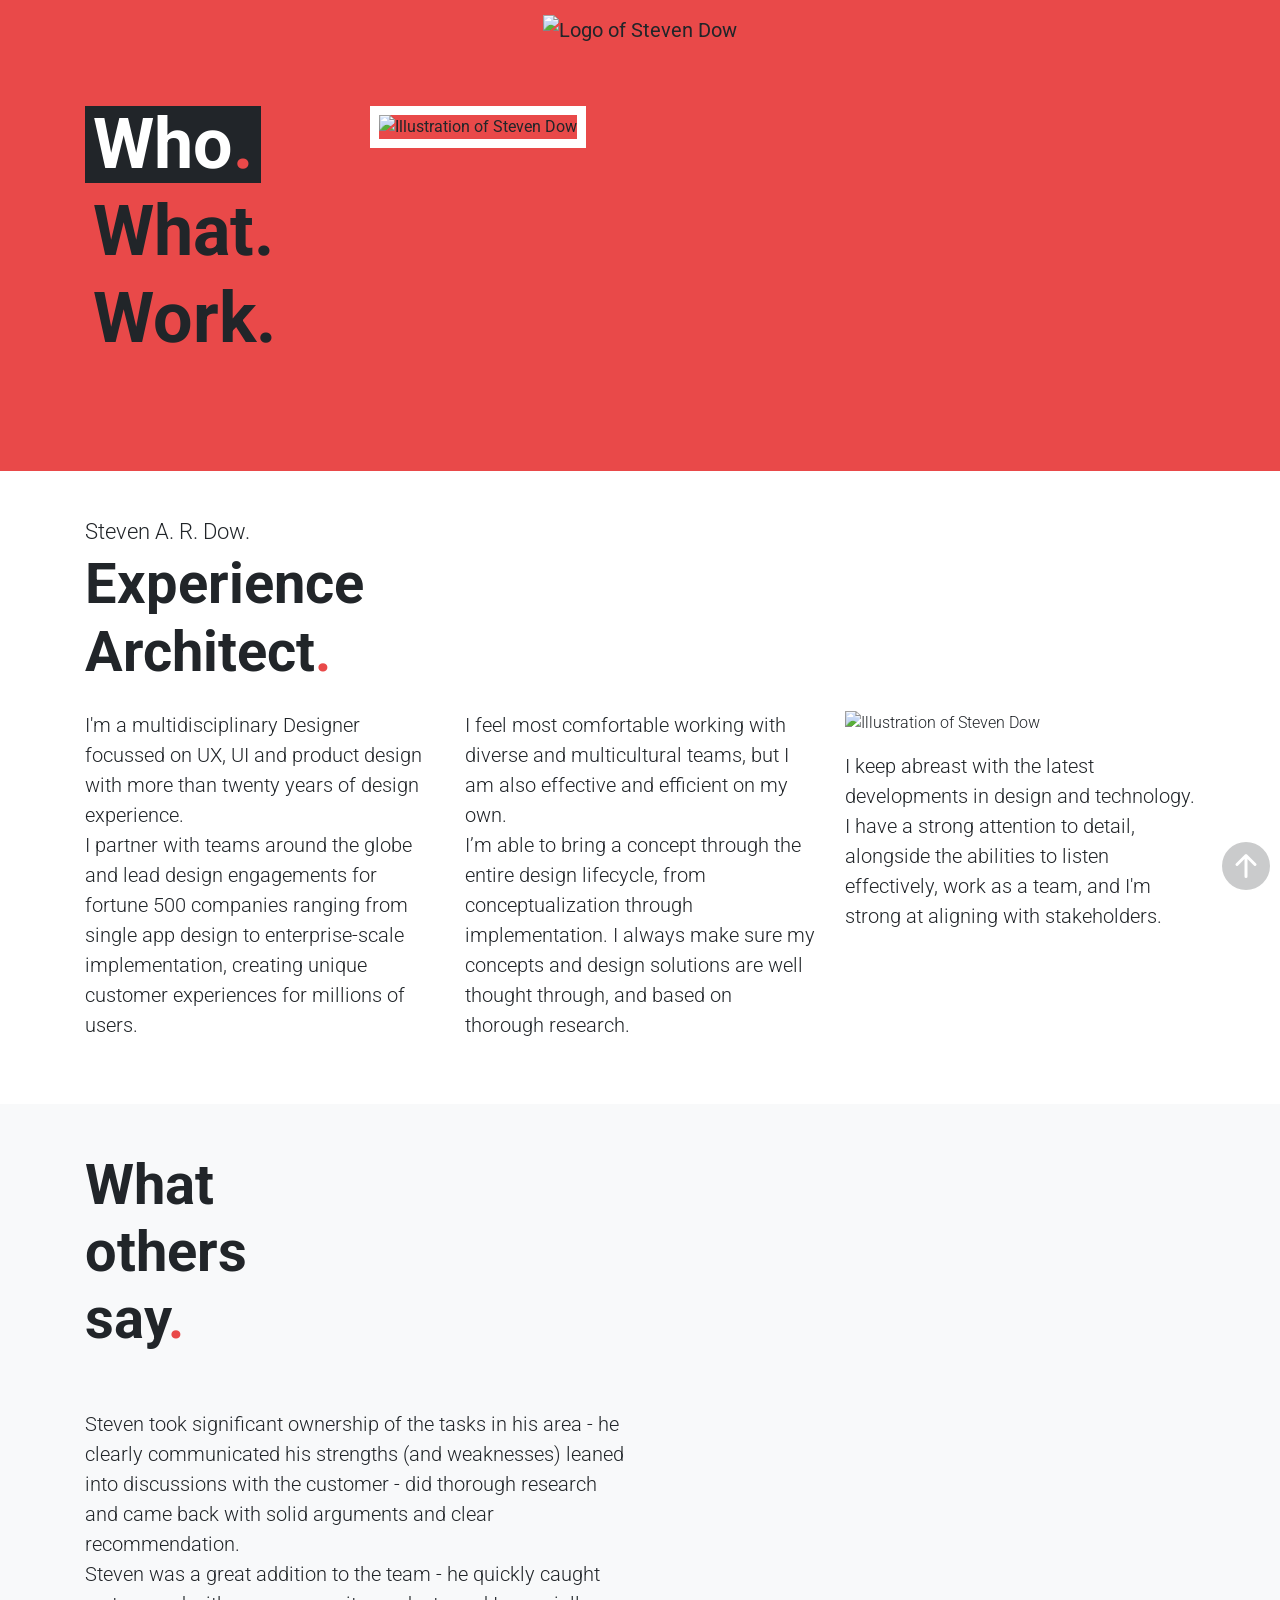
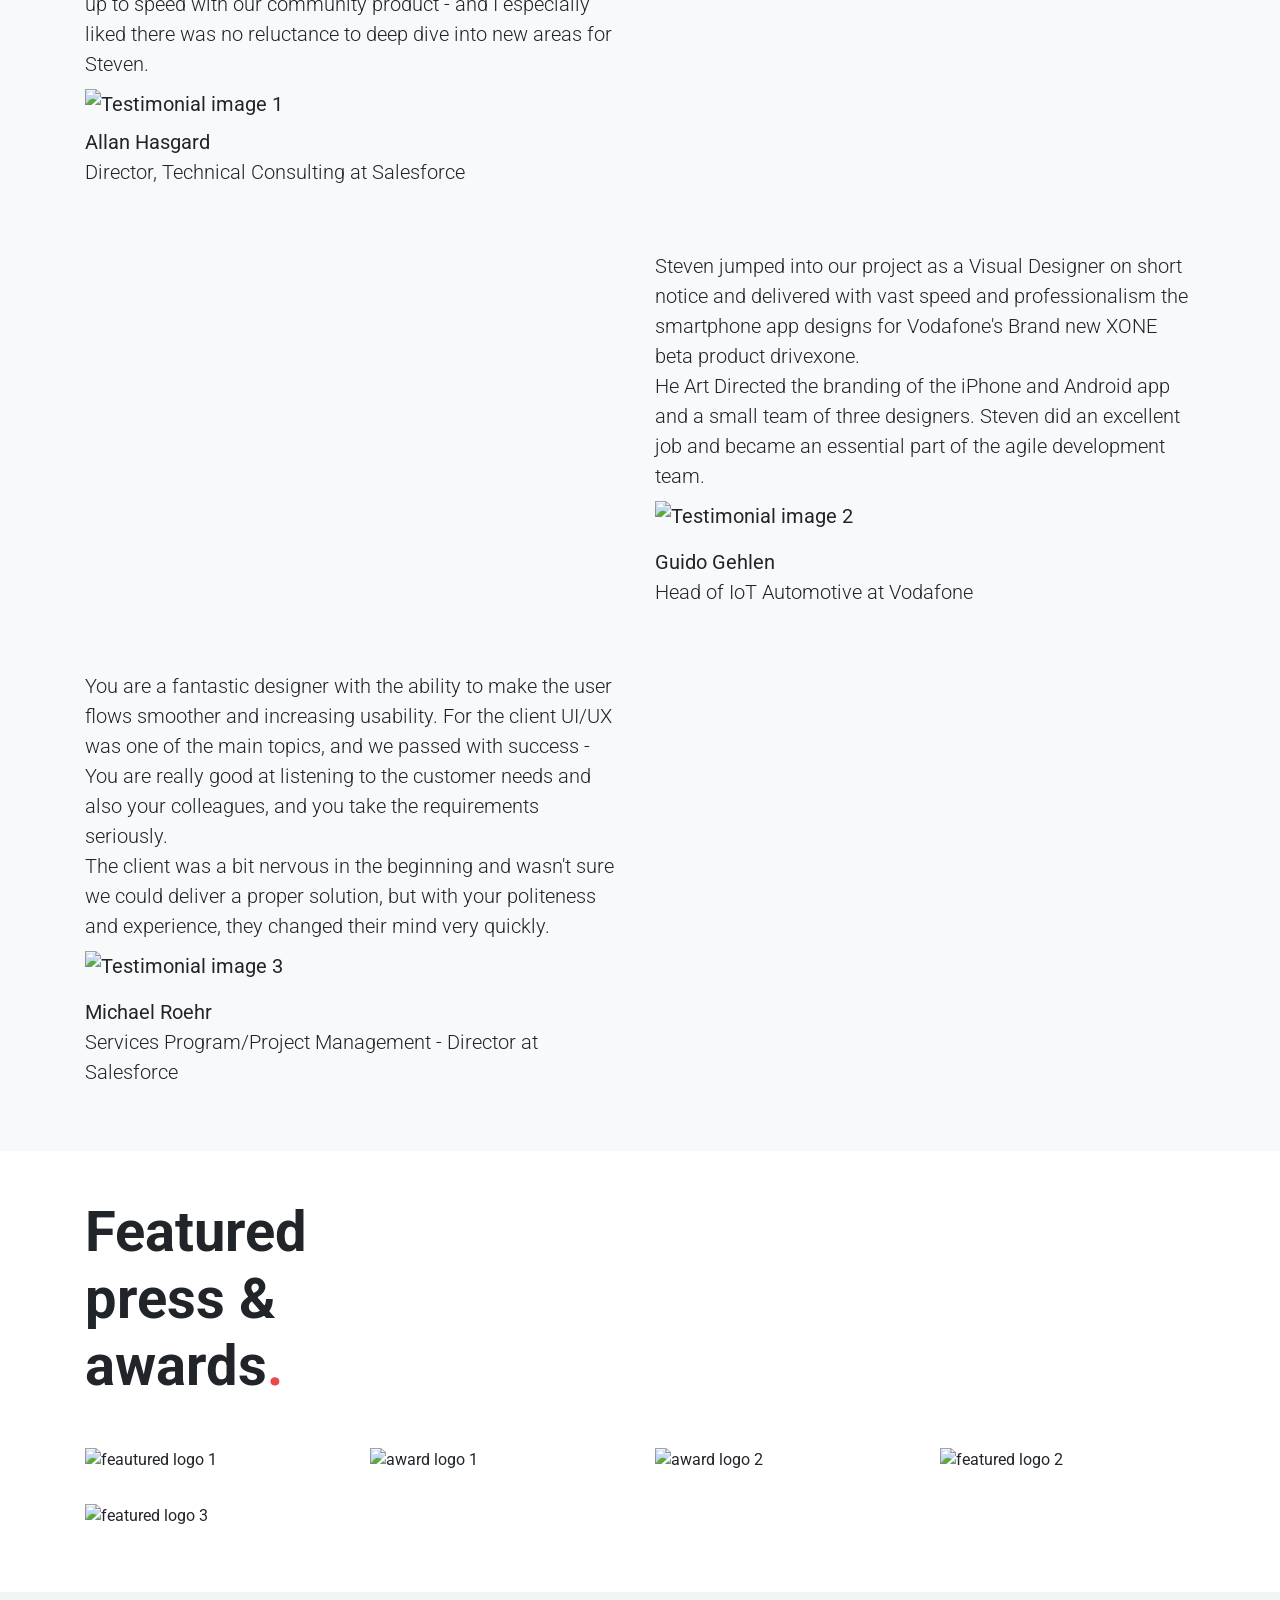
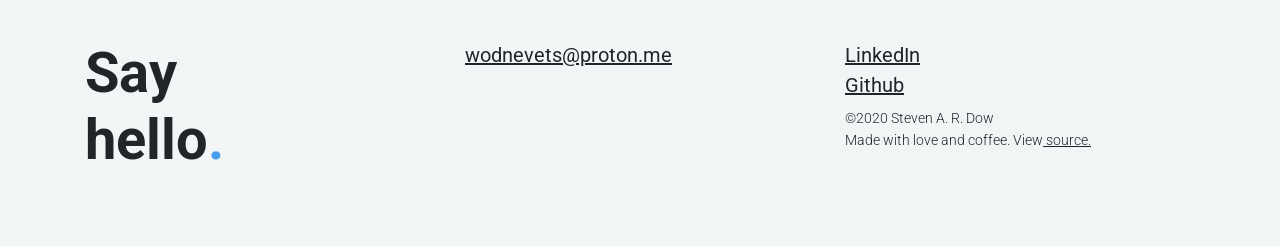
==== commit 4f51c398: "Add files via upload" ====
--- a/index.html
+++ b/index.html
@@ -247,7 +247,7 @@
               </li> -->
               <li>
                 <div class="font-weight-light">
-                  <p class="footer-text">&copy;2020 Steven A. R. Dow <br />Made with love and coffee. View<a href="https://github.com/stevendow-new-portfolio" target="_blank" class="footer-text"> source.</a><span class="sr-only">Opens in new window</span>
+                  <p class="footer-text">&copy;2020 Steven A. R. Dow <br />Made with love and coffee. View<a href="https://github.com/wodnevets/wodnevets.github.io" target="_blank" class="footer-text"> source.</a><span class="sr-only">Opens in new window</span>
                   </p>
                 </div>
               </li>
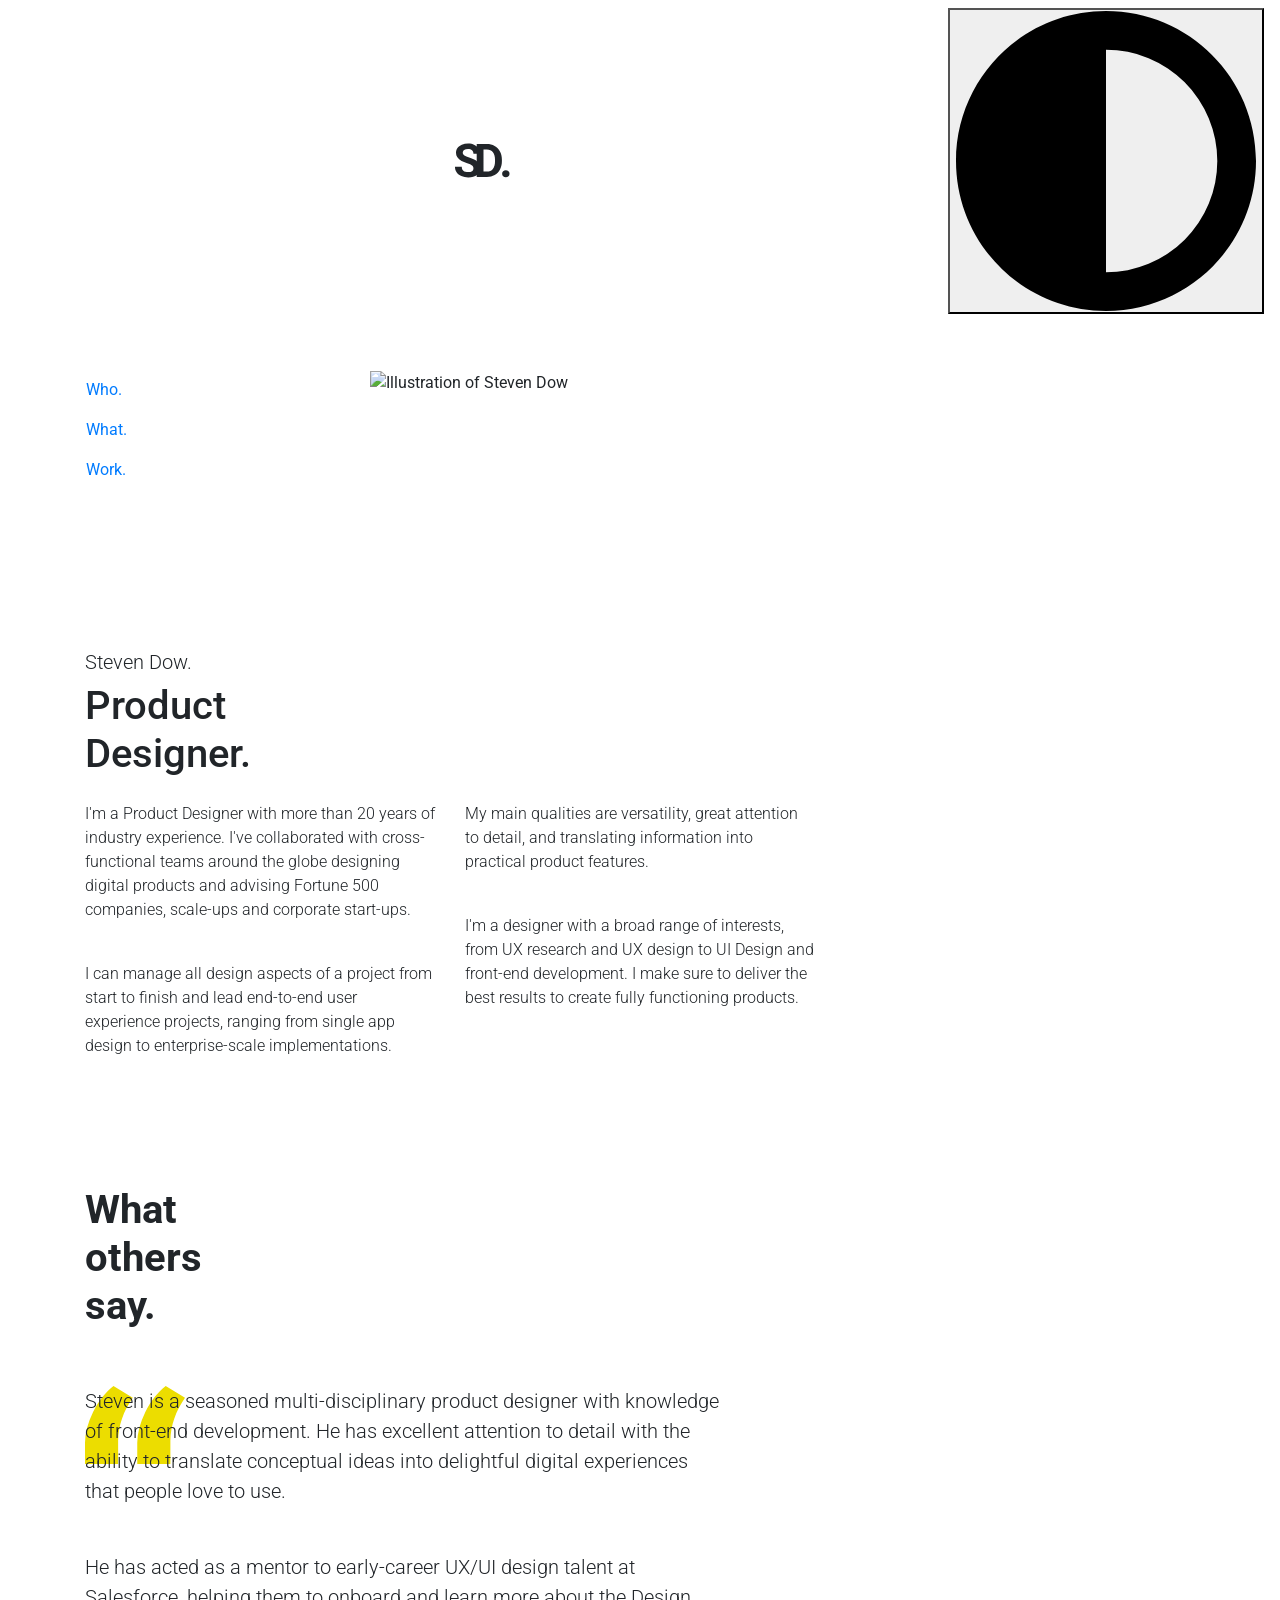
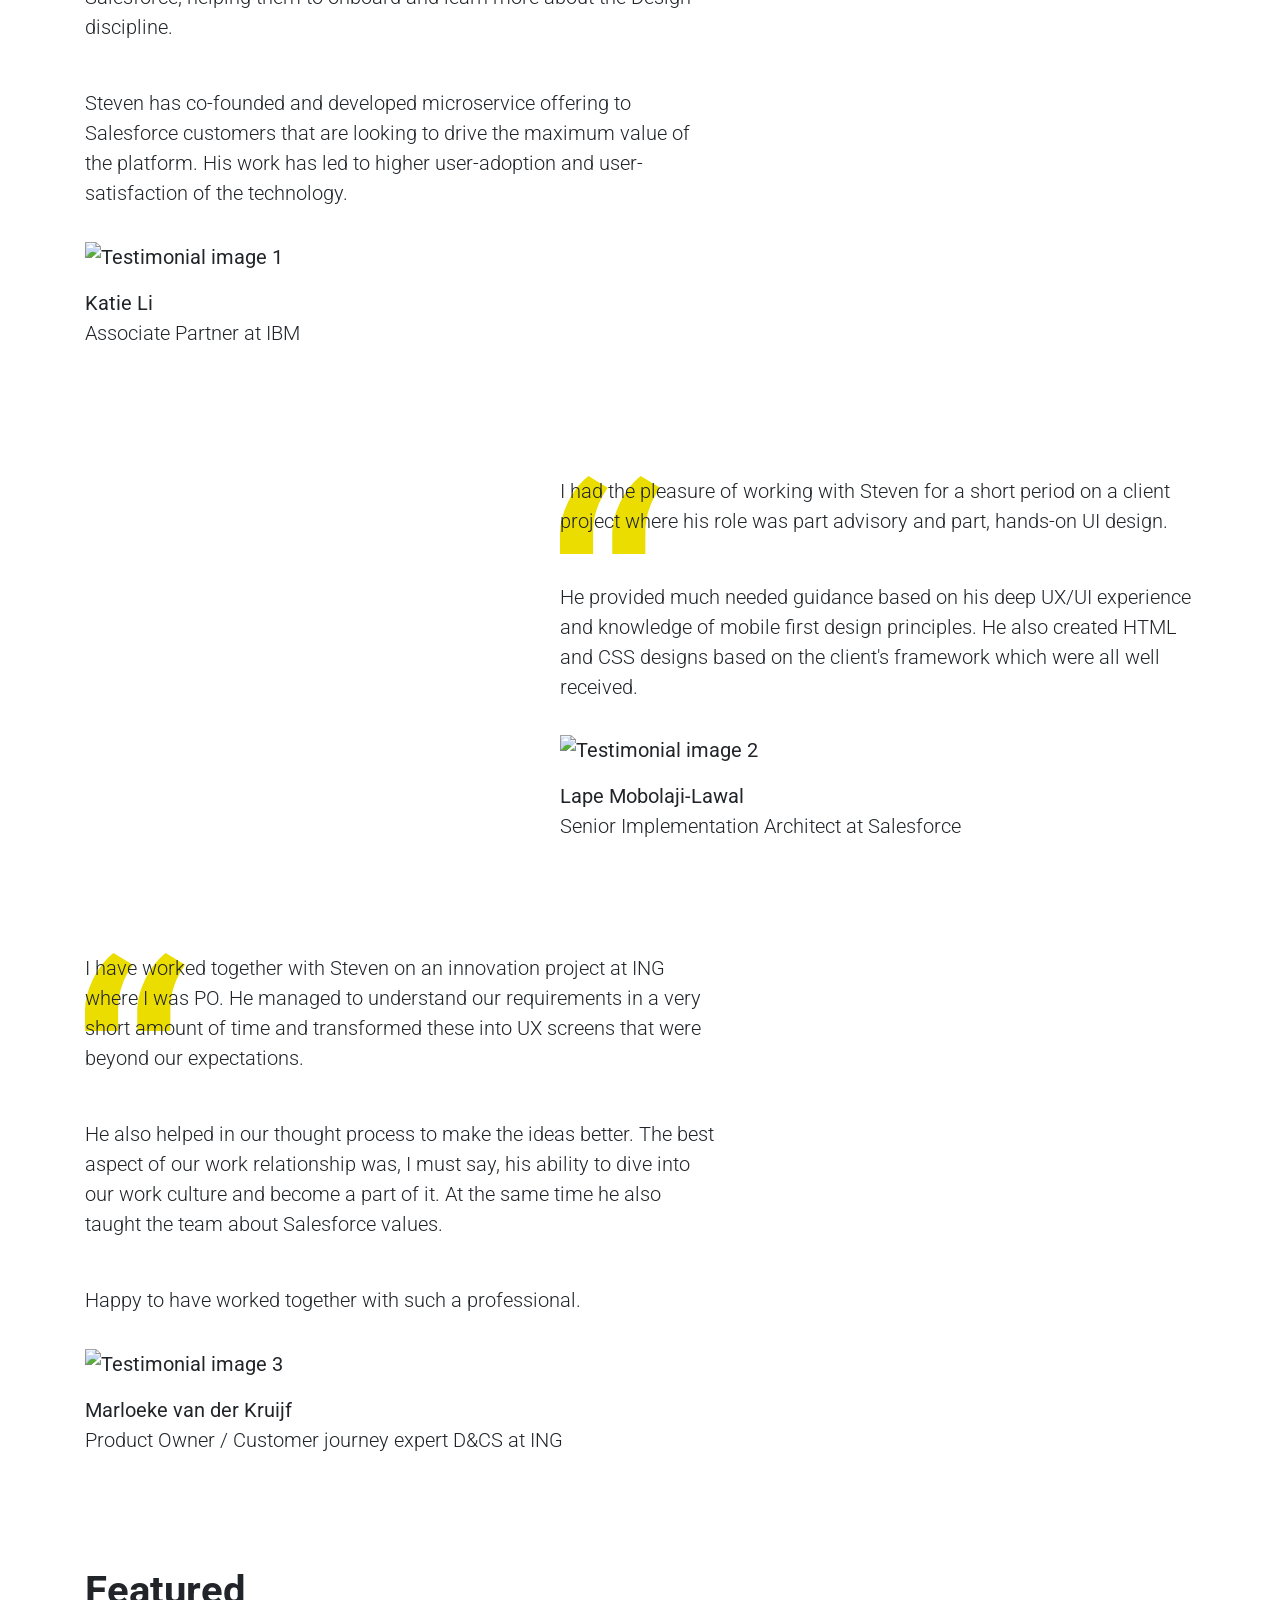
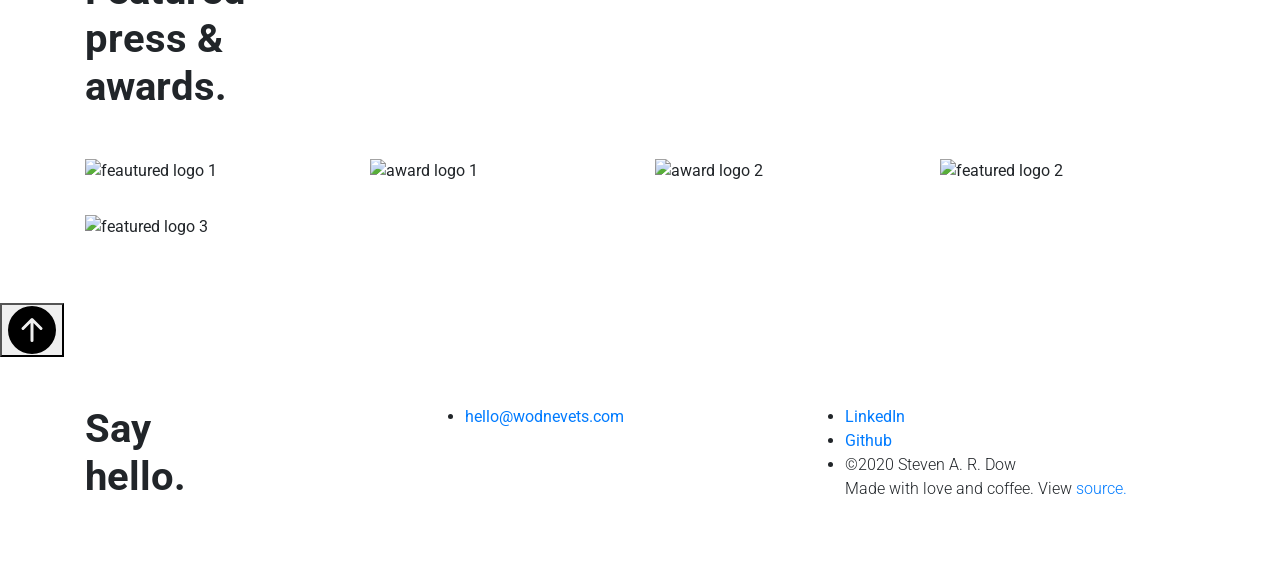
==== commit d04716e0: "Add files via upload" ====
--- a/index.html
+++ b/index.html
@@ -1,261 +1,239 @@
 <!DOCTYPE html>
-<html lang="en">
-  <head>
-    <!-- Global site tag (gtag.js) - Google Analytics -->
-    <script async src="https://www.googletagmanager.com/gtag/js?id=UA-178334981-1"></script>
-    <script> window.dataLayer = window.dataLayer || []; function gtag() {
-      dataLayer.push(arguments);}
-      gtag("js", new Date());
-      gtag("config", "UA-178334981-1");
-    </script>
-    <!-- Required meta tags -->
-    <meta charset="utf-8" />
-    <meta name="viewport" content="width=device-width, initial-scale=1, shrink-to-fit=no"/>
-    <meta name="keywords" content="Product design, User experience, UI design">
-    <meta name="description" content="Steven Dow multidisciplinary Designer focussed on UX, UI and product design">
-    <meta name="author" content="Steven A. R. Dow">
-    <link href="https://fonts.googleapis.com/css2?family=Roboto:wght@400;700&display=swap" rel="stylesheet"/>
+<html lang="en" data-theme="light">
+<head>
+  <!-- Global site tag (gtag.js) - Google Analytics -->
+  <script async src="https://www.googletagmanager.com/gtag/js?id=UA-178334981-1"></script>
+  <script> window.dataLayer = window.dataLayer || []; function gtag() {
+  dataLayer.push(arguments);}
+  gtag("js", new Date());
+  gtag("config", "UA-178334981-1");
+  </script>
+<!-- Required meta tags -->
+  <meta charset="UTF-8">
+  <meta http-equiv="X-UA-Compatible" content="IE=edge">
+  <meta name="viewport" content="width=device-width, initial-scale=1.0">
+  <meta name="keywords" content="Product design, UX Designer, UI Designer">
+  <meta name="description" content="Hello, I'm Steven, a Product Designer with more than 20 years of industry experience. I can manage all design aspects of a project from start to finish and lead end-to-end user experience projects, ranging from single app design to enterprise-scale implementations.">
+  <meta name="author" content="Steven Dow Product Designer with more than 20 years of industry experience.">
+  <link href="https://fonts.googleapis.com/css2?family=Roboto:wght@400;700&display=swap" rel="stylesheet"/>
     <!-- Bootstrap CSS -->
     <link rel="stylesheet" href="https://maxcdn.bootstrapcdn.com/bootstrap/4.5.2/css/bootstrap.min.css"/>
     <script src="https://ajax.googleapis.com/ajax/libs/jquery/3.5.1/jquery.min.js"></script>
     <script src="https://cdnjs.cloudflare.com/ajax/libs/popper.js/1.16.0/umd/popper.min.js"></script>
     <script src="https://maxcdn.bootstrapcdn.com/bootstrap/4.5.2/js/bootstrap.min.js"></script>
-    <script src="script.js"></script>
-    <!-- stylesheet -->
-    <link rel="stylesheet" href="styles.css"/>
-    <title>Steven A. R. Dow, multidisciplinary Designer</title>
-  </head>
-  <body>
-    <!-- header -->
-    <header class="background-red hero hero-bg-img-who">
-      <nav class="navbar">
-        <a class="navbar-brand mx-auto" href="#"><img src="img/logo.svg" alt="Logo of Steven Dow"
-        /></a>
-      </nav>
-      <!-- header end -->
-
-      <!-- hero section -->
-      <section class="py-5">
-        <div class="container">
-          <div class="row pb-5">
-            <ul class="nav flex-column col-sm-5 col-md-4 col-lg-3 col-xl-3 pb-2">
-              <li class="nav-item">
-                <a class="nav-link active" href="#">Who<span class="text-red">.</span></a>
-              </li>
-              <li class="nav-item">
-                <a class="nav-link" href="what.html">What.</a>
-              </li>
-              <li class="nav-item">
-                <a class="nav-link" href="work.html">Work.</a>
-              </li>
-            </ul>
-            <div class="col-sm-7 col-md-5 col-lg-4 col-xl-4">
-              <picture>
-                <source srcset="./img/hero/hero-img-1.webp" type="image/webp">
-                <source srcset="./img/hero/hero-img-1.jpg" type="image/jpeg"> 
-                <img src="./img/hero/hero-img-1.jpg" alt="Illustration of Steven Dow" class="img-fluid img-border">
-              </picture>
-            </div>
-          </div>
-        </div>
-      </section>
-    </header>
-    <!-- Hero section end -->
+    <title>Steven Dow - Product Designer</title>
+  <link rel="stylesheet" href="./styles/main.css">
+</head>
+<body class="fade-in">
+  <!-- header -->
+      <header class="home">
+        <nav class="navbar">
+          <a class="navbar-brand mx-auto" href="index.html">
+            <svg width="56" height="56" viewBox="0 0 58 58" fill="none" xmlns="http://www.w3.org/2000/svg">
+              <path class="logo" d="M20.125 36.6406C20.125 35.3125 19.6562 34.2969 18.7188 33.5938C17.7812 32.875 16.0938 32.125 13.6562 31.3438C11.2188 30.5469 9.28906 29.7656 7.86719 29C3.99219 26.9062 2.05469 24.0859 2.05469 20.5391C2.05469 18.6953 2.57031 17.0547 3.60156 15.6172C4.64844 14.1641 6.14062 13.0312 8.07812 12.2188C10.0312 11.4062 12.2188 11 14.6406 11C17.0781 11 19.25 11.4453 21.1562 12.3359C23.0625 13.2109 24.5391 14.4531 25.5859 16.0625C26.6484 17.6719 27.1797 19.5 27.1797 21.5469H20.1484C20.1484 19.9844 19.6562 18.7734 18.6719 17.9141C17.6875 17.0391 16.3047 16.6016 14.5234 16.6016C12.8047 16.6016 11.4688 16.9688 10.5156 17.7031C9.5625 18.4219 9.08594 19.375 9.08594 20.5625C9.08594 21.6719 9.64062 22.6016 10.75 23.3516C11.875 24.1016 13.5234 24.8047 15.6953 25.4609C19.6953 26.6641 22.6094 28.1562 24.4375 29.9375C26.2656 31.7188 27.1797 33.9375 27.1797 36.5938C27.1797 39.5469 26.0625 41.8672 23.8281 43.5547C21.5938 45.2266 18.5859 46.0625 14.8047 46.0625C12.1797 46.0625 9.78906 45.5859 7.63281 44.6328C5.47656 43.6641 3.82812 42.3438 2.6875 40.6719C1.5625 39 1 37.0625 1 34.8594H8.05469C8.05469 38.625 10.3047 40.5078 14.8047 40.5078C16.4766 40.5078 17.7812 40.1719 18.7188 39.5C19.6562 38.8125 20.125 37.8594 20.125 36.6406Z" fill="#212529"/>
+              <path class="logo" d="M23.5209 45.5938V11.4688H34.0209C37.0209 11.4688 39.7006 12.1484 42.06 13.5078C44.435 14.8516 46.2866 16.7734 47.6147 19.2734C48.9428 21.7578 49.6069 24.5859 49.6069 27.7578V29.3281C49.6069 32.5 48.9506 35.3203 47.6381 37.7891C46.3413 40.2578 44.5053 42.1719 42.1303 43.5312C39.7553 44.8906 37.0756 45.5781 34.0913 45.5938H23.5209ZM30.5522 17.1641V39.9453H33.9506C36.7006 39.9453 38.8022 39.0469 40.2553 37.25C41.7084 35.4531 42.4506 32.8828 42.4819 29.5391V27.7344C42.4819 24.2656 41.7631 21.6406 40.3256 19.8594C38.8881 18.0625 36.7866 17.1641 34.0209 17.1641H30.5522Z" fill="#212529"/>
+              <path class="logo" d="M49.8459 42.2656C49.8459 41.1875 50.2053 40.3125 50.9241 39.6406C51.6584 38.9688 52.5725 38.6328 53.6663 38.6328C54.7756 38.6328 55.6897 38.9688 56.4084 39.6406C57.1428 40.3125 57.51 41.1875 57.51 42.2656C57.51 43.3281 57.1506 44.1953 56.4319 44.8672C55.7131 45.5234 54.7913 45.8516 53.6663 45.8516C52.5569 45.8516 51.6428 45.5234 50.9241 44.8672C50.2053 44.1953 49.8459 43.3281 49.8459 42.2656Z" fill="#212529"/>
+              </svg>
+          </a>
+          <button id="dark-mode-toggle" class="dark-mode-toggle">
+            <svg width="100%" xmlns="http://www.w3.org/2000/svg" viewBox="0 0 496 496"><path fill="currentColor" d="M8,256C8,393,119,504,256,504S504,393,504,256,393,8,256,8,8,119,8,256ZM256,440V72a184,184,0,0,1,0,368Z" transform="translate(-8 -8)"/></svg>
+          </button>
+        </nav>
+        <!-- header end -->
+  
+        <!-- hero section -->
+        <section class="py-5">
+          <div class="container">
+            <div class="row pb-5">
+              <ul class="nav flex-column col-sm-5 col-md-4 col-lg-3 col-xl-3 pb-3">
+                <li class="nav-item">
+                  <a class="nav-link active" href="#">Who<span class="text-red">.</span></a>
+                </li>
+                <li class="nav-item">
+                  <a class="nav-link" href="what.html">What.</a>
+                </li>
+                <li class="nav-item">
+                  <a class="nav-link" href="work.html">Work.</a>
+                </li>
+              </ul>
+              <div class="col-md-5 col-lg-4 col-xl-4">
+                  <img src="./img/hero/hero-img-3.jpg" alt="Illustration of Steven Dow" class="img-fluid img-border card-bg">
+              </div>
+            </div>
+          </div>
+        </section>
+      </header>
 
     <!-- Main  -->
     <main>
-    <!-- intro section -->
-    <section class="py-5">
-        <div class="container">
-          <div class="row">
-            <div class="col">
-              <h3 class="lead">Steven A. R. Dow.</h3>
-              <h1 class="pb-3">Experience<br />Architect<span class="text-red">.</span></h1>
-            </div>
-          </div>
-          <div class="row font-weight-light">
-            <div class="col-md-12 col-lg-4 col-xl-4 pb-3">
-              <p>
-                I'm a multidisciplinary Designer focussed on UX, UI and product design with more than twenty years of design experience.
-              </p>
-              <p>
-                I partner with teams around the globe and lead design engagements for fortune 500 companies ranging from single app design to enterprise-scale implementation, creating unique customer experiences for millions of users.
-              </p>
-            </div>
+      <!-- intro section -->
+      <section class="py-5">
+          <div class="container">
+            <div class="row">
+              <div class="col">
+                <h3 class="lead">Steven Dow.</h3>
+                <h1 class="pb-3">Product <br>Designer<span class="text-red">.</span></h1>
+              </div>
+            </div>
+            <div class="row font-weight-light">
               <div class="col-md-12 col-lg-4 col-xl-4 pb-3">
                 <p>
-                  I feel most comfortable working with diverse and multicultural teams, but I am also effective and efficient on my own.
+                  I'm a Product Designer with more than 20 years of industry experience. I've collaborated with cross-functional teams around the globe designing digital products and advising Fortune 500 companies, scale-ups and corporate start-ups.
                 </p>
                 <p>
-                  I’m able to bring a concept through the entire design lifecycle, from conceptualization through implementation. I always make sure my concepts and design solutions are well thought through, and based on thorough research.
+                  <br>I can manage all design aspects of a project from start to finish and lead end-to-end user experience projects, ranging from single app design to enterprise-scale implementations.
+                <p>
+              </div>
+                <div class="col-md-12 col-lg-4 col-xl-4 pb-3">
+                  <p>
+                    My main qualities are versatility, great attention to detail, and translating information into practical product features.
                 </p>
-              </div>
-              <div class="col-md-6 col-lg-4 col-xl-4">
-              <div class="pb-3">
-              <picture>
-                <source srcset="./img/hero/hero-img-3.webp" type="image/webp">
-                <source srcset="./img/hero/hero-img-3-md.jpg" type="image/jpeg"> 
-                <img src="./img/hero/hero-img-3-md.jpg" alt="Illustration of Steven Dow" class="img-fluid">
-              </picture>
-              </div>
-              <p>
-                I keep abreast with the latest developments in design and technology. I have a strong attention to detail, alongside the abilities to listen effectively, work as a team, and I'm strong at aligning with stakeholders.
-              </p>
-            </div>
-          </div>
-        </div>
-    </section>
-    <!-- intro end  -->
-
-    <!-- Testimonials -->
-    <section class="py-5 bg-light">
-      <div class="container">
-        <h1 class="font-weight-bold">What<br>others<br>say<span class="text-red">.</span></h1>
-        <div class="row justify-content-start">
-          <div class="col col-lg-6">
-            <blockquote class="blockquote py-5">
-              <img src="img/testimonial/quote.svg" alt="" class="position-absolute quote-image"/>
-              <div class="font-weight-light pb-2">
-                <p class="intro position-relative">
-                  Steven took significant ownership of the tasks in his area - he clearly communicated his strengths (and weaknesses) leaned into discussions with the customer - did thorough research and came back with solid arguments and clear recommendation.
-                </p>
-                <p>
-                  Steven was a great addition to the team - he quickly caught up to speed with our community product - and I especially
-                  liked there was no reluctance to deep dive into new areas for Steven.
-                </p>
-                </div>
-                <div class="pb-2">
-                  <img src="img/testimonial/testimonial-1.webp" alt="Testimonial image 1" class="testimonial-image"/>
-                </div>
-                <div class="blockquote-footer">
-                  <p>
-                    Allan Hasgard
-                    <br><span class="font-weight-light">
-                    Director, Technical Consulting at Salesforce
-                  </span></p>
-                </div>
-            </blockquote>
-          </div>
-        </div>
-        <div class="row justify-content-end">
-          <div class="col col-lg-6">
-            <blockquote class="blockquote py5">
-              <img src="img/testimonial/quote.svg" alt="" class="position-absolute quote-image"/>
-              <div class="font-weight-light pb-2">
-                <p class="intro position-relative">
-                  Steven jumped into our project as a Visual Designer on short notice and delivered with vast speed and professionalism the smartphone app designs for Vodafone's Brand new XONE beta product drivexone.
-                </p>
-                <p>
-                  He Art Directed the branding of the iPhone and Android app and a small team of three designers. Steven did an excellent job and became an essential part of the agile development team.
-                </p>
-              </div>
-              <div class="pb-3">
-                <img src="img/testimonial/testimonial-2.webp" alt="Testimonial image 2" class="testimonial-image"/>
-              </div>
-              <div class="blockquote-footer">
-                <p>
-                  Guido Gehlen
-                  <br /><span class="font-weight-light">
-                    Head of IoT Automotive at Vodafone
-                  </span></p>
-              </div>
-            </blockquote>
-          </div>
-        </div>
-        <div class="row justify-content-start">
-          <div class="col col-lg-6">
-            <blockquote class="blockquote pt-5">
-              <img src="img/testimonial/quote.svg" alt="" class="position-absolute quote-image"/>
-              <div class="font-weight-light pb-2">
-                <p class="intro position-relative">
-                  You are a fantastic designer with the ability to make the user flows smoother and increasing usability. For the client UI/UX was one of the main topics, and we passed with success - You are really good at listening to the customer needs and also your colleagues, and you take the requirements seriously.
-                </p>
-                <p>
-                  The client was a bit nervous in the beginning and wasn't sure we could deliver a proper solution, but with your politeness and experience, they changed their mind very quickly.
-                </p>
-              </div>
-              <div class="pb-3">
-                <img src="img/testimonial/testimonial-3.webp" alt="Testimonial image 3" class="testimonial-image"/>
-              </div>
-              <div class="blockquote-footer">
-                <p>
-                  Michael Roehr
-                  <br><span class="font-weight-light">
-                  Services Program/Project Management - Director at Salesforce
-                </span></p>
-              </div>
-            </blockquote>
-          </div>
-        </div>
-      </div>
-    </section>
-
-      <!-- Featured -->
-      <section class="py-5">
+                  <p><br>I'm a designer with a broad range of interests, from UX research and UX design to UI Design and front-end development. I make sure to deliver the best results to create fully functioning products.</p>
+                </div>
+            </div>
+          </div>
+      </section>
+      <!-- intro end  -->
+  
+      <!-- Testimonials -->
+      <section class="py-5 bg-grey">
         <div class="container">
-          <h1 class="pb-4 font-weight-bold">Featured<br />press &amp;<br />awards<span class="text-red">.</span></h1>
-          <div class="row">
-            <div class="col-6 col-md-4 col-lg-3">
-              <img src="img/featured-awards/featured-awards-1.jpg" alt="feautured logo 1" class="img-fluid py-3"/>
-            </div>
-            <div class="col-6 col-md-4 col-lg-3">
-              <img src="img/featured-awards/featured-awards-2.jpg" alt="award logo 1" class="img-fluid py-3"/>
-            </div>
-            <div class="col-6 col-md-4 col-lg-3">
-              <img src="img/featured-awards/featured-awards-3.webp" alt="award logo 2" class="img-fluid py-3"/>
-            </div>
-            <div class="col-6 col-md-4 col-lg-3">
-              <img src="img/featured-awards/featured-awards-4.jpg" alt="featured logo 2" class="img-fluid py-3"/>
-            </div>
-            <div class="col-6 col-md-4 col-lg-3">
-              <img src="img/featured-awards/featured-awards-5.webp" alt="featured logo 3" class="img-fluid py-3"/>
+          <h1 class="font-weight-bold">What<br>others<br>say<span class="text-red">.</span></h1>
+          <div class="row justify-content-start">
+            <div class="col col-lg-7 pb-5">
+              <blockquote class="blockquote py-5">
+                <div class="position-absolute quote-image">
+                  <svg width="100" height="78" viewBox="0 0 100 78" fill="none" xmlns="http://www.w3.org/2000/svg">
+                    <path class="icon" d="M28.4603 0L47.7449 11.8696C38.31 25.5375 33.437 39.7708 33.126 54.5692V78H0V56.7273C0.103681 46.8617 2.79938 36.585 8.08709 25.8972C13.4785 15.1067 20.2696 6.47431 28.4603 0ZM80.7154 0L100 11.8696C90.5651 25.5375 85.6921 39.7708 85.381 54.5692V78H52.2551V56.7273C52.3587 46.8617 55.0544 36.585 60.3421 25.8972C65.7335 15.1067 72.5246 6.47431 80.7154 0Z" fill="#ECDD00"></path>
+                    </svg>
+                  </div>
+                  <div class="font-weight-light pb-3">
+                  <p class="intro position-relative">Steven is a seasoned multi-disciplinary product designer with knowledge of front-end development. He has excellent attention to detail with the ability to translate conceptual ideas into delightful digital experiences that people love to use.</P>
+                    <p><br>He has acted as a mentor to early-career UX/UI design talent at Salesforce, helping them to onboard and learn more about the Design discipline.</p> 
+                    <p><br>Steven has co-founded and developed microservice offering to Salesforce customers that are looking to drive the maximum value of the platform. His work has led to higher user-adoption and user-satisfaction of the technology.</p>
+                  </div>
+                  <div class="pb-3">
+                    <img src="img/testimonial/testimonial-8.jpg" alt="Testimonial image 1" class="testimonial-image">
+                  </div>
+                  <div>
+                    <p>Katie Li<br><span class="font-weight-light">Associate Partner at IBM</span></p>
+                  </div>
+              </blockquote>
+            </div>
+          </div>
+          <div class="row justify-content-end">
+            <div class="col col-lg-7 pb-5">
+              <blockquote class="blockquote py5">
+                <div class="position-absolute quote-image">
+                  <svg width="100" height="78" viewBox="0 0 100 78" fill="none" xmlns="http://www.w3.org/2000/svg">
+                    <path class="icon" d="M28.4603 0L47.7449 11.8696C38.31 25.5375 33.437 39.7708 33.126 54.5692V78H0V56.7273C0.103681 46.8617 2.79938 36.585 8.08709 25.8972C13.4785 15.1067 20.2696 6.47431 28.4603 0ZM80.7154 0L100 11.8696C90.5651 25.5375 85.6921 39.7708 85.381 54.5692V78H52.2551V56.7273C52.3587 46.8617 55.0544 36.585 60.3421 25.8972C65.7335 15.1067 72.5246 6.47431 80.7154 0Z" fill="#ECDD00"/>
+                    </svg>
+                  </div>
+                <div class="font-weight-light pb-3">
+                  <p class="intro position-relative">I had the pleasure of working with Steven for a short period on a client project where his role was part advisory and part, hands-on UI design.</p></br>
+                  <p>He provided much needed guidance based on his deep UX/UI experience and knowledge of mobile first design principles. He also created HTML and CSS designs based on the client's framework which were all well received.</p>
+                </div>
+                <div class="pb-3">
+                  <img src="img/testimonial/testimonial-10.jpg" alt="Testimonial image 2" class="testimonial-image"/>
+                </div>
+                <div>
+                  <p>Lape Mobolaji-Lawal<br /><span class="font-weight-light">Senior Implementation Architect at Salesforce</span></p>
+                </div>
+              </blockquote>
+            </div>
+          </div>
+          <div class="row justify-content-start">
+            <div class="col col-lg-7">
+              <blockquote class="blockquote pt-5">
+                <div class="position-absolute quote-image">
+                  <svg width="100" height="78" viewBox="0 0 100 78" fill="none" xmlns="http://www.w3.org/2000/svg">
+                    <path class="icon" d="M28.4603 0L47.7449 11.8696C38.31 25.5375 33.437 39.7708 33.126 54.5692V78H0V56.7273C0.103681 46.8617 2.79938 36.585 8.08709 25.8972C13.4785 15.1067 20.2696 6.47431 28.4603 0ZM80.7154 0L100 11.8696C90.5651 25.5375 85.6921 39.7708 85.381 54.5692V78H52.2551V56.7273C52.3587 46.8617 55.0544 36.585 60.3421 25.8972C65.7335 15.1067 72.5246 6.47431 80.7154 0Z" fill="#ECDD00"/>
+                    </svg>
+                  </div>
+                <div class="font-weight-light pb-3">
+                  <p class="intro position-relative">
+                    I have worked together with Steven on an innovation project at ING where I was PO. He managed to understand our requirements in a very short amount of time and transformed these into UX screens that were beyond our expectations.</p></br>
+                    <p>He also helped in our thought process to make the ideas better. The best aspect of our work relationship was, I must say, his ability to dive into our work culture and become a part of it. At the same time he also taught the team about Salesforce values.</p></br>
+                    <p>Happy to have worked together with such a professional.</p>
+                </div>
+                <div class="pb-3">
+                  <img src="img/testimonial/testimonial-11.jpg" alt="Testimonial image 3" class="testimonial-image"/>
+                </div>
+                <div>
+                  <p>Marloeke van der Kruijf<br><span class="font-weight-light">Product Owner / Customer journey expert D&CS at ING</span></p>
+                </div>
+              </blockquote>
             </div>
           </div>
         </div>
       </section>
-      <main>      
-
-      <!-- Back to top -->
-      <button id="back-to-top" href="#" class="back-to-top" type="button">
-        <span class="back-to-top__content" tabindex="-1">
-          <svg width="3em" height="3em" viewBox="0 0 16 16" class="bi bi-arrow-up-circle-fill" fill="currentColor" xmlns="http://www.w3.org/2000/svg">
-            <path fill-rule="evenodd" d="M16 8A8 8 0 1 1 0 8a8 8 0 0 1 16 0zm-7.5 3.5a.5.5 0 0 1-1 0V5.707L5.354 7.854a.5.5 0 1 1-.708-.708l3-3a.5.5 0 0 1 .708 0l3 3a.5.5 0 0 1-.708.708L8.5 5.707V11.5z"/>
-          </svg>
-        </span>
-      </button>
-
-       <!-- Footer -->
-       <footer class="py-5">
-        <div class="container">
-          <div class="row">
-            <h1 class="pb-3 font-weight-bold col-md-4">Say<br />hello<span class="text-blue">.</span></h1>
-            <ul class="col-md-4">
-              <li>
-                <a href="mailto:wodnevets@proton.me?subject=Nice%20website&body=Hi%20Steven,%20Let's%20grab%20a%20coffee.">wodnevets@proton.me</a><span class="sr-only">Opens mail application</span>
-              </li>
-            </ul>
-            <ul class="col-md-4">
-              <li>
-                <a href="https://www.linkedin.com/in/steven-a-r-dow/" target="_blank">LinkedIn</a>
-                <span class="sr-only">Opens in new window</span>
-              </li>
-              <li>
-                <a href="https://github.com/wodnevets/" target="_blank">Github</a><span class="sr-only">Opens in new window</span>
-              </li>
-              <!-- <li>
-                <a href="https://codepen.io/wodnevets" target="_blank">Codepen</a><span class="sr-only">Opens in new window</span>
-              </li> -->
-              <li>
-                <div class="font-weight-light">
-                  <p class="footer-text">&copy;2020 Steven A. R. Dow <br />Made with love and coffee. View<a href="https://github.com/wodnevets/wodnevets.github.io" target="_blank" class="footer-text"> source.</a><span class="sr-only">Opens in new window</span>
-                  </p>
-                </div>
-              </li>
-            </ul>
-          </div>
-        </div>
-      </footer>
-    </main>
-  <script src="./index.js"></script>
-  </body>
-</html>
+  
+        <!-- Featured -->
+        <section class="py-5">
+          <div class="container">
+            <h1 class="pb-4 font-weight-bold">Featured<br />press &amp;<br />awards<span class="text-red">.</span></h1>
+            <div class="row">
+              <div class="col-6 col-md-4 col-lg-3">
+                <img src="img/featured-awards/featured-awards-1.jpg" alt="feautured logo 1" class="img-fluid py-3"/>
+              </div>
+              <div class="col-6 col-md-4 col-lg-3">
+                <img src="img/featured-awards/featured-awards-2.jpg" alt="award logo 1" class="img-fluid py-3"/>
+              </div>
+              <div class="col-6 col-md-4 col-lg-3">
+                <img src="img/featured-awards/featured-awards-3.webp" alt="award logo 2" class="img-fluid py-3"/>
+              </div>
+              <div class="col-6 col-md-4 col-lg-3">
+                <img src="img/featured-awards/featured-awards-4.jpg" alt="featured logo 2" class="img-fluid py-3"/>
+              </div>
+              <div class="col-6 col-md-4 col-lg-3">
+                <img src="img/featured-awards/featured-awards-5.webp" alt="featured logo 3" class="img-fluid py-3"/>
+              </div>
+            </div>
+          </div>
+        </section>
+  
+        <!-- Back to top -->
+        <button id="back-to-top" href="#" class="back-to-top" type="button">
+          <span class="back-to-top__content" tabindex="-1">
+            <svg width="3em" height="3em" viewBox="0 0 16 16" class="bi bi-arrow-up-circle-fill" fill="currentColor" xmlns="http://www.w3.org/2000/svg">
+              <path fill-rule="evenodd" d="M16 8A8 8 0 1 1 0 8a8 8 0 0 1 16 0zm-7.5 3.5a.5.5 0 0 1-1 0V5.707L5.354 7.854a.5.5 0 1 1-.708-.708l3-3a.5.5 0 0 1 .708 0l3 3a.5.5 0 0 1-.708.708L8.5 5.707V11.5z"/>
+            </svg>
+          </span>
+        </button>
+  
+        <!-- Footer -->
+        <footer class="py-5">
+          <div class="container">
+            <div class="row">
+              <h1 class="pb-3 font-weight-bold col-md-4">Say<br>hello<span class="text-red">.</span></h1>
+              <ul class="col-md-4">
+                <li>
+                  <a href="mailto:hello@wodnevets.com?subject=Nice%20website&body=Hi%20Steven,%20Let's%20grab%20a%20coffee.">hello@wodnevets.com</a><span class="sr-only">Opens mail application</span>
+                </li>
+              </ul>
+              <ul class="col-md-4">
+                <li>
+                  <a href="https://www.linkedin.com/in/stevendow" target="_blank">LinkedIn</a>
+                  <span class="sr-only">Opens in new window</span>
+                </li>
+                <li>
+                  <a href="https://github.com/wodnevets" target="_blank">Github</a><span class="sr-only">Opens in new window</span>
+                </li>
+                <li>
+                  <div class="font-weight-light">
+                <p class="footer-text">&copy;2020 Steven A. R. Dow <br>Made with love and coffee. View<a href="https://github.com/wodnevets/wodnevets.github.io" target="_blank" class="footer-text"> source.</a><span class="sr-only">Opens in new window</span>
+                    </p>
+                  </div>
+                </li>
+              </ul>
+            </div>
+          </div>
+        </footer>
+      </main>
+      <script src="./scripts/dark-mode.js"></script>
+      <script src="./scripts/fade-in.js"></script>
+      <script src="./scripts/page-load-animation.js"></script>
+      <script src="./scripts/scroll-to-top.js"></script>
+      <script src="https://cdnjs.cloudflare.com/ajax/libs/gsap/3.8.0/gsap.min.js"></script>
+    </body>
+</html>
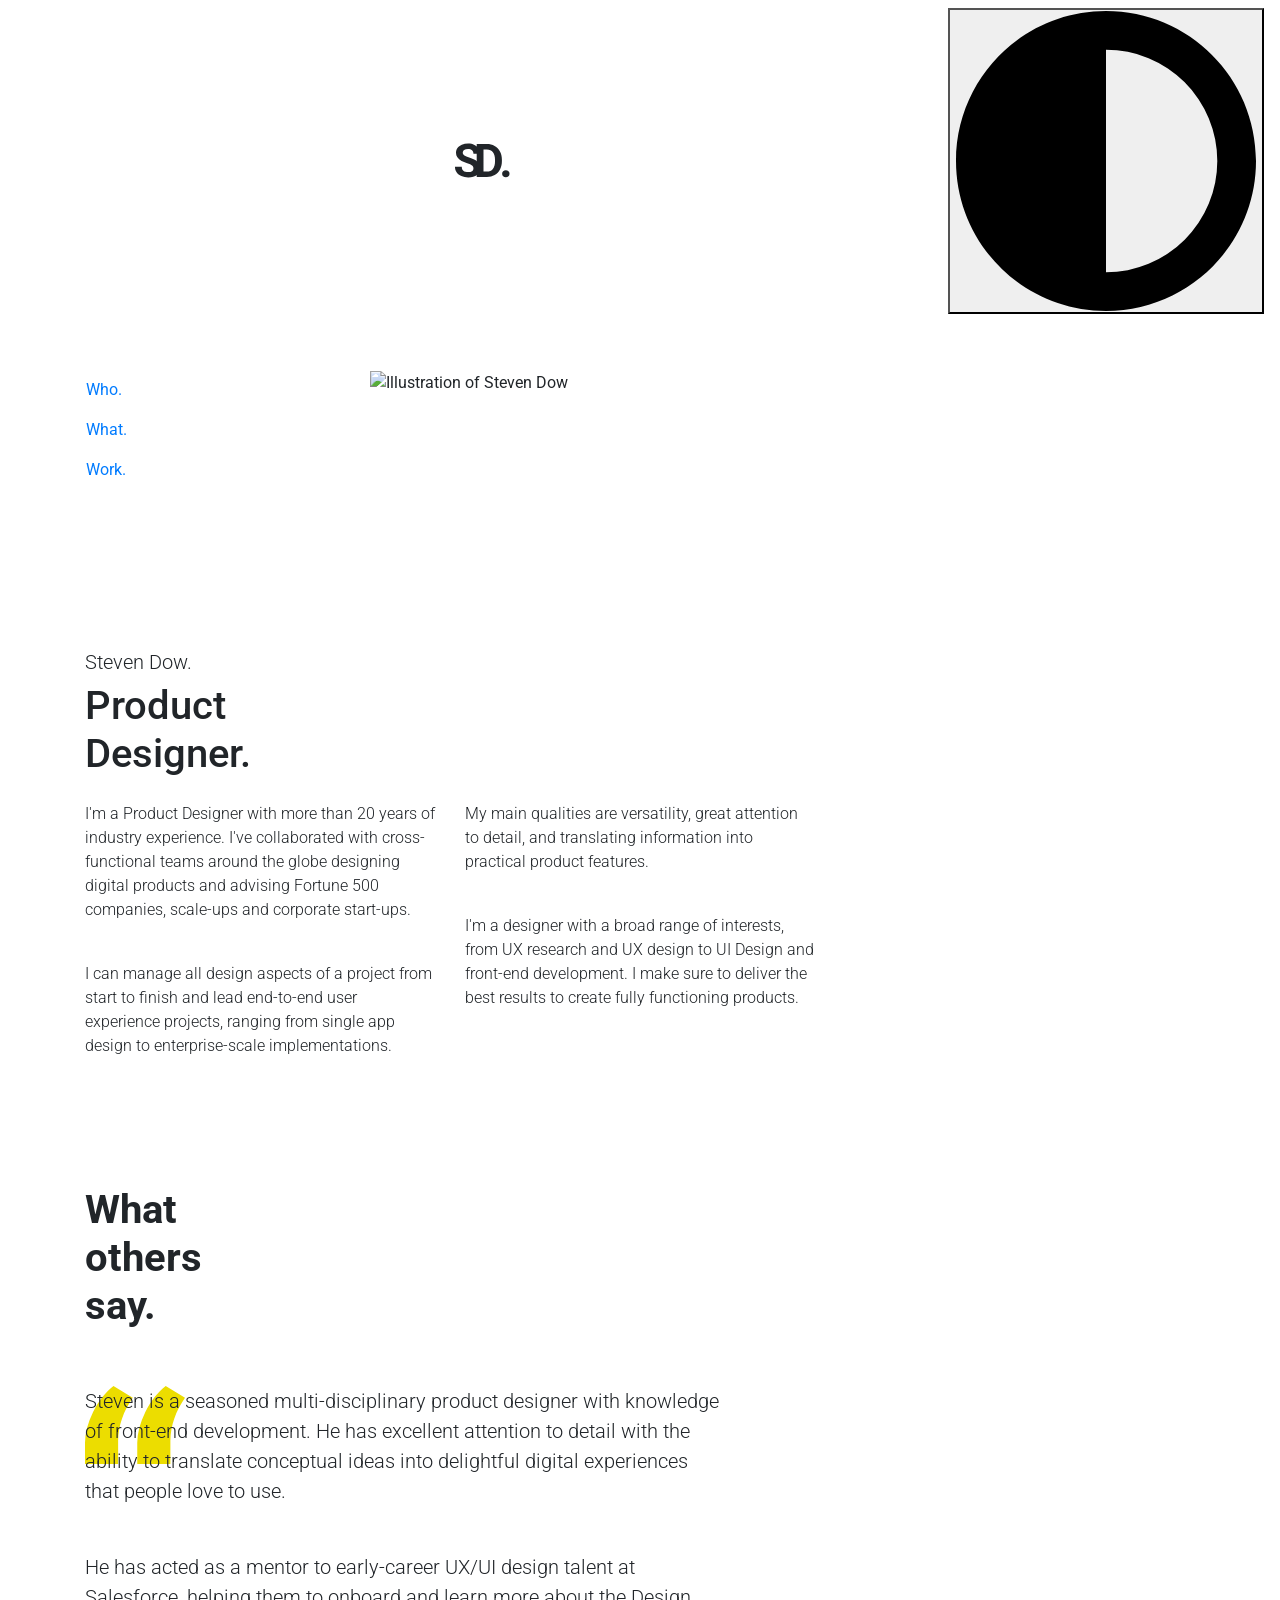
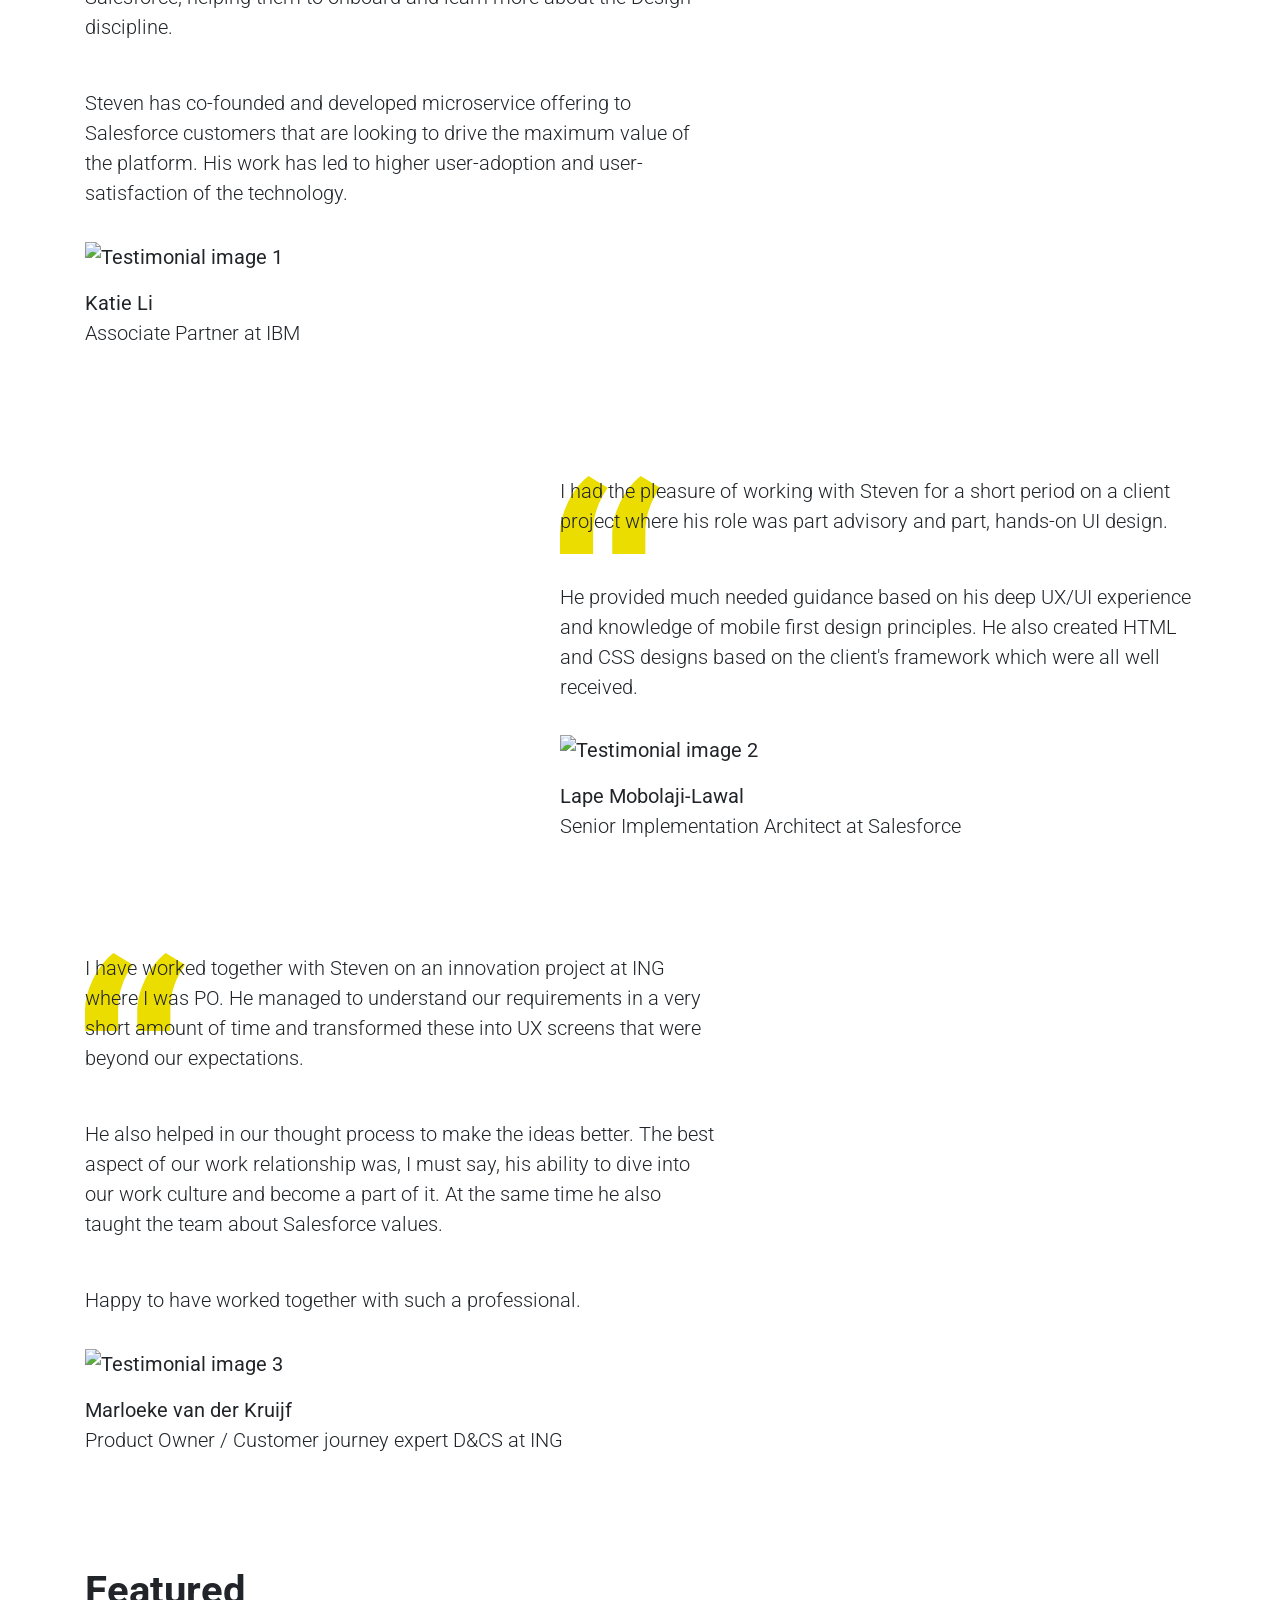
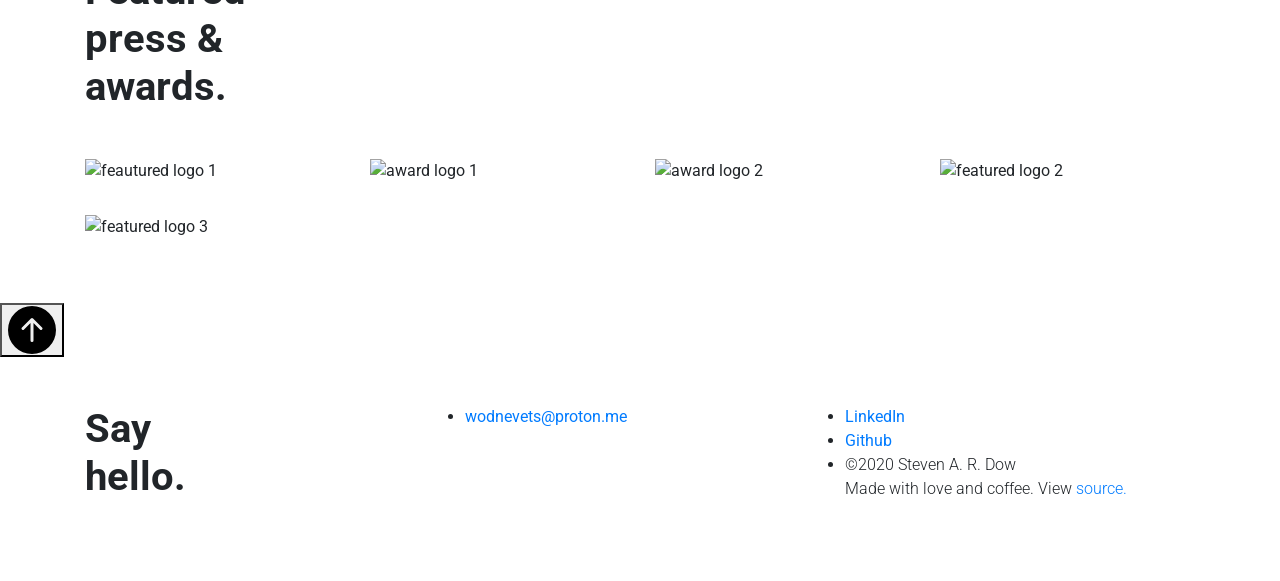
==== commit 773210a2: "Add files via upload" ====
--- a/index.html
+++ b/index.html
@@ -201,35 +201,37 @@
           </span>
         </button>
   
-        <!-- Footer -->
-        <footer class="py-5">
-          <div class="container">
-            <div class="row">
-              <h1 class="pb-3 font-weight-bold col-md-4">Say<br>hello<span class="text-red">.</span></h1>
-              <ul class="col-md-4">
-                <li>
-                  <a href="mailto:hello@wodnevets.com?subject=Nice%20website&body=Hi%20Steven,%20Let's%20grab%20a%20coffee.">hello@wodnevets.com</a><span class="sr-only">Opens mail application</span>
-                </li>
-              </ul>
-              <ul class="col-md-4">
-                <li>
-                  <a href="https://www.linkedin.com/in/stevendow" target="_blank">LinkedIn</a>
-                  <span class="sr-only">Opens in new window</span>
-                </li>
-                <li>
-                  <a href="https://github.com/wodnevets" target="_blank">Github</a><span class="sr-only">Opens in new window</span>
-                </li>
-                <li>
-                  <div class="font-weight-light">
-                <p class="footer-text">&copy;2020 Steven A. R. Dow <br>Made with love and coffee. View<a href="https://github.com/wodnevets/wodnevets.github.io" target="_blank" class="footer-text"> source.</a><span class="sr-only">Opens in new window</span>
-                    </p>
-                  </div>
-                </li>
-              </ul>
-            </div>
-          </div>
-        </footer>
-      </main>
+       <!-- Footer -->
+       <footer class="py-5">
+        <div class="container">
+          <div class="row">
+            <h1 class="pb-3 font-weight-bold col-md-4">Say<br />hello<span class="text-blue">.</span></h1>
+            <ul class="col-md-4">
+              <li>
+                <a href="mailto:wodnevets@proton.me?subject=Nice%20website&body=Hi%20Steven,%20Let's%20grab%20a%20coffee.">wodnevets@proton.me</a><span class="sr-only">Opens mail application</span>
+              </li>
+            </ul>
+            <ul class="col-md-4">
+              <li>
+                <a href="https://www.linkedin.com/in/steven-a-r-dow/" target="_blank">LinkedIn</a>
+                <span class="sr-only">Opens in new window</span>
+              </li>
+              <li>
+                <a href="https://github.com/wodnevets/" target="_blank">Github</a><span class="sr-only">Opens in new window</span>
+              </li>
+              <!-- <li>
+                <a href="https://codepen.io/wodnevets" target="_blank">Codepen</a><span class="sr-only">Opens in new window</span>
+              </li> -->
+              <li>
+                <div class="font-weight-light">
+                  <p class="footer-text">&copy;2020 Steven A. R. Dow <br />Made with love and coffee. View<a href="https://github.com/wodnevets/wodnevets.github.io" target="_blank" class="footer-text"> source.</a><span class="sr-only">Opens in new window</span>
+                  </p>
+                </div>
+              </li>
+            </ul>
+          </div>
+        </div>
+      </footer>      </main>
       <script src="./scripts/dark-mode.js"></script>
       <script src="./scripts/fade-in.js"></script>
       <script src="./scripts/page-load-animation.js"></script>
